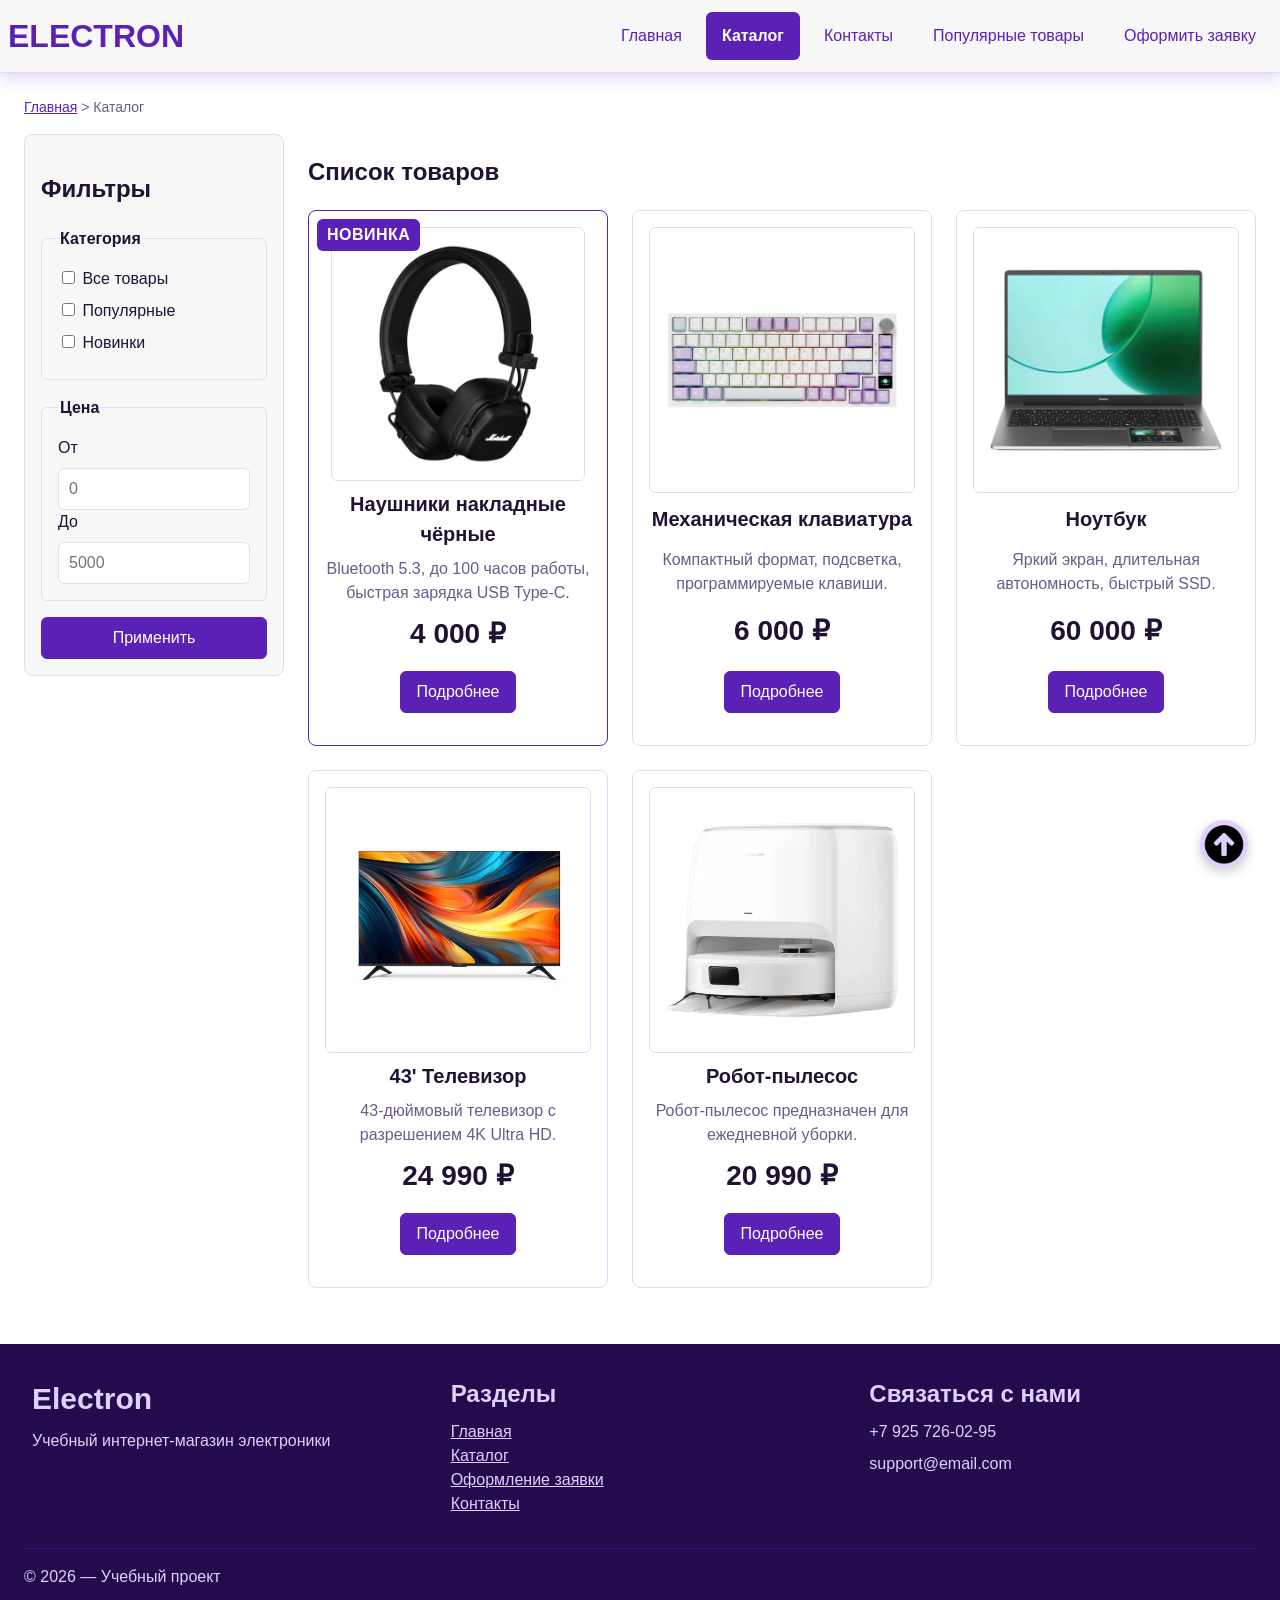
==== catalog.html @ c3d0708d "init" ====
<!doctype html>
<html lang="ru">
  <head>
    <meta charset="UTF-8" />
    <meta name="viewport" content="width=device-width, initial-scale=1.0" />
    <meta
      name="description"
      content="Каталог товаров учебного интернет-
магазина."
    />
    <meta property="og:type" content="website" />
    <meta property="og:title" content="Учебный интернет-магазин" />
    <meta
      property="og:description"
      content="Учебный frontend-проект интернет-
магазина."
    />
    <meta
      property="og:image"
      content="https://aer1s7.github.io/kr1-html-css-
shop/images/preview.jpg"
    />
    <title>Каталог товаров — Учебный интернет-магазин</title>
    <link rel="stylesheet" href="css/style.css" />
    <link rel="stylesheet" href="css/responsive.css" />
  </head>
  <body>
    <header class="site-header">
      <div class="site-header__inner">
        <a class="site-header__logo" href="index.html">Electron</a>
        <nav class="site-nav" aria-label="Основная навигация">
          <ul class="site-nav__list">
            <li class="site-nav__item">
              <a class="site-nav__link" href="index.html"> Главная </a>
            </li>
            <li class="site-nav__item">
              <a
                class="site-nav__link site-nav__link--active"
                href="catalog.html"
                >Каталог</a
              >
            </li>
            <li class="site-nav__item">
              <a class="site-nav__link" href="contacts.html">Контакты</a>
            </li>
            <li class="site-nav__item">
              <a class="site-nav__link" href="index.html#popular">
                Популярные товары
              </a>
            </li>
            <li class="site-nav__item">
              <a class="site-nav__link" href="order.html"> Оформить заявку </a>
            </li>
          </ul>
        </nav>
      </div>
    </header>
    <main>
      <nav class="breadcrumbs" aria-label="Хлебные крошки">
        <a class="breadcrumbs__link" href="index.html">Главная</a>
        <span class="breadcrumbs__current">Каталог</span>
      </nav>
      <section class="catalog-layout">
        <aside class="catalog-filters">
          <h2>Фильтры</h2>
          <form class="filters-form" action="#" method="get">
            <fieldset>
              <legend>Категория</legend>
              <label>
                <input type="checkbox" name="category" value="all" />
                Все товары
              </label>
              <label>
                <input type="checkbox" name="category" value="popular" />
                Популярные
              </label>
              <label>
                <input type="checkbox" name="category" value="new" />
                Новинки
              </label>
            </fieldset>
            <fieldset>
              <legend>Цена</legend>
              <label for="price-from">От</label>
              <input
                id="price-from"
                name="price-from"
                type="number"
                min="0"
                placeholder="0"
              />
              <label for="price-to">До</label>
              <input
                id="price-to"
                name="price-to"
                type="number"
                min="0"
                placeholder="5000"
              />
            </fieldset>
            <button class="button button--primary" type="submit">
              Применить
            </button>
          </form>
        </aside>
        <section class="catalog-products">
          <h2>Список товаров</h2>
          <div class="products-grid">
            <article class="product-card product-card--featured">
              <span class="product-card__badge">Новинка</span>
              <a href="product.html"
                ><img
                  src="images/product-1.jpg"
                  srcset="
                    images/product-1.jpg 480w,
                    images/product-1.jpg 640w,
                    images/product-1.jpg 960w
                  "
                  sizes="(max-width: 639px) 100vw,
         (max-width: 1023px) 50vw,
         33vw"
                  alt="Наушники накладные чёрные"
                  width="640"
                  height="480"
                  class="product-card__image"
                />
              </a>
              <h3 class="product-card__title">
                <a href="product.html" class="product-card__link">
                  Наушники накладные чёрные
                </a>
              </h3>
              <p class="product-card__description">
                Bluetooth 5.3, до 100 часов работы, быстрая зарядка USB Type-C.
              </p>
              <p class="product-card__price">4 000 ₽</p>
              <a href="product.html">
                <button
                  class="button product-card__button"
                  type="button"
                  data-product="Товар 1"
                >
                  Подробнее
                </button>
              </a>
            </article>
            <article class="product-card">
              <a href="product.html"
                ><img
                  class="product-card__image"
                  src="images/product-2.jpg"
                  alt="Механическая клавиатура"
              /></a>
              <h3 class="product-card__title">
                <a href="product.html" class="product-card__link"
                  >Механическая клавиатура</a
                >
              </h3>
              <p class="product-card__description">
                Компактный формат, подсветка, программируемые клавиши.
              </p>
              <p class="product-card__price">6 000 ₽</p>
              <a href="product.html">
                <button
                  class="button product-card__button"
                  type="button"
                  data-product="Товар 2"
                >
                  Подробнее
                </button>
              </a>
            </article>
            <article class="product-card">
              <a href="product.html"
                ><img
                  class="product-card__image"
                  src="images/product-3.jpg"
                  alt="Ноутбук"
              /></a>
              <h3 class="product-card__title">
                <a href="product.html" class="product-card__link">Ноутбук</a>
              </h3>
              <p class="product-card__description">
                Яркий экран, длительная автономность, быстрый SSD.
              </p>
              <p class="product-card__price">60 000 ₽</p>
              <a href="product.html">
                <button
                  class="button product-card__button"
                  type="button"
                  data-product="Товар 3"
                >
                  Подробнее
                </button>
              </a>
            </article>
            <article class="product-card">
              <a href="product.html"
                ><img
                  class="product-card__image"
                  src="images/product-4.webp"
                  alt="Телевизор"
              /></a>
              <h3 class="product-card__title">
                <a href="product.html" class="product-card__link">
                  43' Телевизор
                </a>
              </h3>
              <p class="product-card__description">
                43-дюймовый телевизор с разрешением 4K Ultra HD.
              </p>
              <p class="product-card__price">24 990 ₽</p>
              <a href="product.html">
                <button
                  class="button product-card__button"
                  type="button"
                  data-product="Товар 4"
                >
                  Подробнее
                </button>
              </a>
            </article>
            <article class="product-card">
              <a href="product.html"
                ><img
                  class="img product-card__image"
                  src="images/product-5.webp"
                  alt="Робот-пылесос"
              /></a>
              <h3 class="product-card__title">
                <a href="product.html" class="product-card__link">
                  Робот-пылесос
                </a>
              </h3>
              <p class="product-card__description">
                Робот-пылесос предназначен для ежедневной уборки.
              </p>
              <p class="product-card__price">20 990 ₽</p>
              <a href="product.html">
                <button
                  class="button product-card__button"
                  type="button"
                  data-product="Товар 5"
                >
                  Подробнее
                </button>
              </a>
            </article>
          </div>
        </section>
      </section>
    </main>
    <footer id="site-footer">
      <div class="site-footer__inner">
        <div>
          <h2 class="site-footer__logo">Electron</h2>
          <p>Учебный интернет-магазин электроники</p>
        </div>
        <div class="site-footer__sections">
          <h2>Разделы</h2>
          <a class="site-footer__link" href="index.html">Главная</a>
          <a class="site-footer__link" href="catalog.html">Каталог</a>
          <a class="site-footer__link" href="order.html">Оформление заявки</a>
          <a class="site-footer__link" href="contacts.html">Контакты</a>
        </div>
        <div>
          <h2>Связаться с нами</h2>
          <p>+7 925 726-02-95</p>
          <p>support@email.com</p>
        </div>
      </div>
      <div class="site-footer__bottom">
        <p>&copy; 2026 — Учебный проект</p>
      </div>
    </footer>
    <a href="#top" class="scroll-top" aria-label="Наверх" title="Наверх"
      ><img class="scroll-top__img" src="images/top.png" alt="Наверх"
    /></a>
  </body>
</html>
---- css/style.css ----
��/ *   = = = = = = = = = = = = = = = = = = = = = = = = = = = = = = =  
 1 .   5@5<5==K5  ?@>5:B0 
 = = = = = = = = = = = = = = = = = = = = = = = = = = = = = = =   * /  
 : r o o t   {  
     / *   A=>2=K5  F25B0  ?@>5:B0  * /  
     - - c o l o r - b g :   # f f f f f f ;  
     - - c o l o r - t e x t :   # 1 f 1 2 3 5 ;  
     - - c o l o r - m u t e d :   # 6 b 5 b 8 a ;  
     - - c o l o r - p r i m a r y :   # 5 b 2 1 b 6 ;  
     - - c o l o r - p r i m a r y - d a r k :   # 3 b 0 f 8 0 ;  
     - - c o l o r - b o r d e r :   # e 4 d a f 7 ;  
     - - c o l o r - s u r f a c e :   # f 7 f 7 f 7 ;  
     - - c o l o r - s u r f a c e - a c c e n t :   # e 0 c f f f ;  
     - - c o l o r - d a n g e r :   # b 0 0 0 2 0 ;  
     - - c o l o r - s u c c e s s :   # 3 f 5 c 1 0 ;  
     - - c o l o r - s u c c e s s - b g :   # e e f a f 0 ;  
     - - c o l o r - w h i t e :   # f f f f f f ;  
     - - c o l o r - s h a d o w :   r g b a ( 1 0 9 ,   4 0 ,   2 1 7 ,   0 . 2 ) ;  
     / *   BABC?K  * /  
     - - s p a c e - x s :   4 p x ;  
     - - s p a c e - s m :   8 p x ;  
     - - s p a c e - m d :   1 6 p x ;  
     - - s p a c e - l g :   2 4 p x ;  
     - - s p a c e - x l :   3 2 p x ;  
     - - s p a c e - 2 x l :   4 8 p x ;  
     / *   !:@C3;5=8O  * /  
     - - r a d i u s - s m :   6 p x ;  
     - - r a d i u s - m d :   8 p x ;  
     - - r a d i u s - l g :   1 2 p x ;  
     / *    07<5@K  * /  
     - - c o n t a i n e r - w i d t h :   1 3 2 0 p x ;  
 }  
  
 / *   = = = = = = = = = = = = = = = = = = = = = = = = = = = = = = =  
 2 .   07>2K5  AB8;8 
 = = = = = = = = = = = = = = = = = = = = = = = = = = = = = = =   * /  
 *   {  
     b o x - s i z i n g :   b o r d e r - b o x ;  
 }  
  
 h t m l   {  
     s c r o l l - b e h a v i o r :   s m o o t h ;  
 }  
  
 b o d y   {  
     m a r g i n :   0 ;  
     f o n t - f a m i l y :   A r i a l ,   H e l v e t i c a ,   s a n s - s e r i f ;  
     l i n e - h e i g h t :   1 . 5 ;  
     c o l o r :   v a r ( - - c o l o r - t e x t ) ;  
     b a c k g r o u n d - c o l o r :   v a r ( - - c o l o r - b g ) ;  
 }  
  
 m a i n ,  
 f o o t e r   {  
     p a d d i n g :   v a r ( - - s p a c e - l g ) ;  
 }  
  
 h e a d e r   {  
     b a c k g r o u n d - c o l o r :   v a r ( - - c o l o r - s u r f a c e ) ;  
 }  
  
 f o o t e r   {  
     b a c k g r o u n d - c o l o r :   # 2 3 0 c 4 d ;  
     c o l o r :   # e d e 9 f e ;  
 }  
  
 / *   = = = = = = = = = = = = = = = = = = = = = = = = = = = = = = =  
 3 .   1I85  M;5<5=BK  8=B5@D59A0 
 = = = = = = = = = = = = = = = = = = = = = = = = = = = = = = =   * /  
  
 a   {  
     c o l o r :   v a r ( - - c o l o r - p r i m a r y ) ;  
 }  
  
 a : f o c u s - v i s i b l e   {  
     o u t l i n e :   2 p x   s o l i d   v a r ( - - c o l o r - p r i m a r y ) ;  
     o u t l i n e - o f f s e t :   3 p x ;  
 }  
  
 b u t t o n   {  
     d i s p l a y :   i n l i n e - b l o c k ;  
     p a d d i n g :   v a r ( - - s p a c e - s m )   v a r ( - - s p a c e - m d ) ;  
     b o r d e r :   1 p x   s o l i d   v a r ( - - c o l o r - p r i m a r y ) ;  
     b o r d e r - r a d i u s :   v a r ( - - r a d i u s - s m ) ;  
     / *   f o n t - s i z e :   1 6 p x ;   * /  
     f o n t :   i n h e r i t ;  
     t e x t - d e c o r a t i o n :   n o n e ;  
     c u r s o r :   p o i n t e r ;  
 }  
 . b u t t o n - - p r i m a r y   {  
     c o l o r :   v a r ( - - c o l o r - w h i t e ) ;  
     b a c k g r o u n d - c o l o r :   v a r ( - - c o l o r - p r i m a r y ) ;  
     t r a n s i t i o n :  
         b a c k g r o u n d - c o l o r   0 . 3 s   e a s e ,  
         t r a n s f o r m   0 . 3 s   e a s e ;  
 }  
 . b u t t o n - - p r i m a r y : h o v e r   {  
     b a c k g r o u n d - c o l o r :   v a r ( - - c o l o r - p r i m a r y - d a r k ) ;  
 }  
  
 . b u t t o n - - s e c o n d a r y   {  
     c o l o r :   v a r ( - - c o l o r - p r i m a r y ) ;  
     b a c k g r o u n d - c o l o r :   t r a n s p a r e n t ;  
     b o r d e r :   1 p x   s o l i d   v a r ( - - c o l o r - p r i m a r y ) ;  
     t r a n s i t i o n :  
         b a c k g r o u n d - c o l o r   0 . 3 s   e a s e ,  
         t r a n s f o r m   0 . 3 s   e a s e ;  
 }  
 . b u t t o n - - s e c o n d a r y : h o v e r   {  
     c o l o r :   v a r ( - - c o l o r - w h i t e ) ;  
     b a c k g r o u n d - c o l o r :   v a r ( - - c o l o r - p r i m a r y ) ;  
 }  
 . b u t t o n : f o c u s - v i s i b l e   {  
     o u t l i n e :   2 p x   s o l i d   v a r ( - - c o l o r - p r i m a r y ) ;  
     o u t l i n e - o f f s e t :   3 p x ;  
 }  
 . b u t t o n : d i s a b l e d ,  
 . b u t t o n - - d i s a b l e d   {  
     o p a c i t y :   0 . 6 ;  
     c u r s o r :   n o t - a l l o w e d ;  
 }  
  
 : t a r g e t   {  
     o u t l i n e :   2 p x   d a s h e d   v a r ( - - c o l o r - p r i m a r y ) ;  
     o u t l i n e - o f f s e t :   4 p x ;  
 }  
 / *   = = = = = = = = = = = = = = = = = = = = = = = = = = = = = = =  
 4 .   ><?>=5=BK  AB@0=8FK 
 = = = = = = = = = = = = = = = = = = = = = = = = = = = = = = =   * /  
 . h e r o   {  
     d i s p l a y :   g r i d ;  
     a l i g n - i t e m s :   c e n t e r ;  
     g a p :   v a r ( - - s p a c e - l g ,   2 4 p x ) ;  
     m a r g i n :   v a r ( - - s p a c e - m d )   a u t o   v a r ( - - s p a c e - x l ) ;  
     m a x - w i d t h :   v a r ( - - c o n t a i n e r - w i d t h ) ;  
     p a d d i n g :   v a r ( - - s p a c e - l g )   v a r ( - - s p a c e - m d ) ;  
     b a c k g r o u n d - c o l o r :   v a r ( - - c o l o r - s u r f a c e - a c c e n t ) ;  
     b o r d e r - r a d i u s :   v a r ( - - r a d i u s - l g ) ;  
     b o x - s h a d o w :   0   8 p x   2 4 p x   v a r ( - - c o l o r - s h a d o w ) ;  
 }  
  
 . h e r o _ _ t i t l e   {  
     m a r g i n :   0 ;  
     f o n t - s i z e :   4 8 p x ;  
     l i n e - h e i g h t :   1 . 1 5 ;  
     c o l o r :   r g b a ( 0 ,   0 ,   0 ) ;  
 }  
  
 . h e r o _ _ s u b t i t l e   {  
     m a r g i n :   0 ;  
     f o n t - s i z e :   1 8 p x ;  
     c o l o r :   r g b a ( 0 ,   0 ,   0 ) ;  
 }  
  
 . h e r o _ _ a c t i o n s   {  
     d i s p l a y :   f l e x ;  
     f l e x - w r a p :   w r a p ;  
     g a p :   v a r ( - - s p a c e - m d ) ;  
     m a r g i n - b o t t o m :   0 ;  
 }  
  
 . h e r o _ _ f e a t u r e s   {  
     d i s p l a y :   f l e x ;  
     f l e x - d i r e c t i o n :   c o l u m n ;  
     f l e x - w r a p :   w r a p ;  
     g a p :   v a r ( - - s p a c e - s m ) ;  
     p a d d i n g :   0 ;  
     m a r g i n :   0 ;  
     l i s t - s t y l e :   n o n e ;  
 }  
  
 . h e r o _ _ f e a t u r e   {  
     p o s i t i o n :   r e l a t i v e ;  
     p a d d i n g - l e f t :   2 4 p x ;  
     f o n t - s i z e :   1 6 p x ;  
     c o l o r :   v a r ( - - c o l o r - t e x t ) ;  
 }  
  
 . h e r o _ _ f e a t u r e : : b e f o r e   {  
     c o n t e n t :   " '" ;  
     p o s i t i o n :   a b s o l u t e ;  
     l e f t :   0 ;  
     t o p :   0 ;  
     f o n t - w e i g h t :   7 0 0 ;  
     c o l o r :   v a r ( - - c o l o r - p r i m a r y ) ;  
 }  
  
 . h e r o _ _ m e d i a   {  
     d i s p l a y :   f l e x ;  
     j u s t i f y - c o n t e n t :   c e n t e r ;  
 }  
  
 . h e r o _ _ i m a g e   {  
     d i s p l a y :   b l o c k ;  
     w i d t h :   1 0 0 % ;  
     h e i g h t :   a u t o ;  
     b o r d e r - r a d i u s :   v a r ( - - r a d i u s - l g ) ;  
     o b j e c t - f i t :   c o n t a i n ;  
 }  
  
 . a d v a n t a g e s - l i s t   {  
     d i s p l a y :   g r i d ;  
     g r i d - t e m p l a t e - c o l u m n s :   r e p e a t ( 1 ,   1 f r ) ;  
     g a p :   v a r ( - - s p a c e - l g ) ;  
     p a d d i n g :   0 ;  
     m a r g i n :   0 ;  
     l i s t - s t y l e :   n o n e ;  
 }  
  
 . a d v a n t a g e s - l i s t _ _ i t e m   {  
     p a d d i n g :   v a r ( - - s p a c e - l g ) ;  
     b o r d e r :   1 p x   s o l i d   v a r ( - - c o l o r - b o r d e r ) ;  
     b o r d e r - r a d i u s :   v a r ( - - r a d i u s - m d ) ;  
     b a c k g r o u n d - c o l o r :   v a r ( - - c o l o r - b g ) ;  
     t r a n s i t i o n :  
         b o r d e r - c o l o r   0 . 3 s   e a s e ,  
         t r a n s f o r m   0 . 3 s   e a s e ;  
 }  
  
 . a d v a n t a g e s - l i s t _ _ i t e m : h o v e r   {  
     b o r d e r - c o l o r :   v a r ( - - c o l o r - p r i m a r y ) ;  
     t r a n s f o r m :   t r a n s l a t e Y ( - 2 p x ) ;  
 }  
  
 . a d v a n t a g e s - l i s t _ _ i c o n   {  
     d i s p l a y :   i n l i n e - f l e x ;  
     a l i g n - i t e m s :   c e n t e r ;  
     j u s t i f y - c o n t e n t :   c e n t e r ;  
     w i d t h :   4 4 p x ;  
     h e i g h t :   4 4 p x ;  
     m a r g i n - b o t t o m :   v a r ( - - s p a c e - m d ) ;  
     f o n t - s i z e :   2 2 p x ;  
     b a c k g r o u n d - c o l o r :   v a r ( - - c o l o r - s u r f a c e - a c c e n t ) ;  
     b o r d e r - r a d i u s :   5 0 % ;  
 }  
  
 . a d v a n t a g e s - l i s t _ _ t i t l e   {  
     m a r g i n :   0   0   v a r ( - - s p a c e - s m ) ;  
     f o n t - s i z e :   1 8 p x ;  
     c o l o r :   v a r ( - - c o l o r - t e x t ) ;  
 }  
  
 . a d v a n t a g e s - l i s t _ _ t e x t   {  
     m a r g i n :   0 ;  
     f o n t - s i z e :   1 5 p x ;  
     c o l o r :   v a r ( - - c o l o r - m u t e d ) ;  
 }  
  
 . a b o u t - s h o p   {  
     d i s p l a y :   g r i d ;  
     g r i d - t e m p l a t e - c o l u m n s :   1 . 4 f r   1 f r ;  
     g a p :   v a r ( - - s p a c e - x l ) ;  
     a l i g n - i t e m s :   s t a r t ;  
     m a x - w i d t h :   v a r ( - - c o n t a i n e r - w i d t h ) ;  
     m a r g i n :   0   a u t o   v a r ( - - s p a c e - x l ) ;  
     p a d d i n g :   v a r ( - - s p a c e - x l )   v a r ( - - s p a c e - l g ) ;  
     b o r d e r - r a d i u s :   v a r ( - - r a d i u s - l g ) ;  
     b a c k g r o u n d - c o l o r :   v a r ( - - c o l o r - s u r f a c e ) ;  
     b o r d e r - l e f t :   4 p x   s o l i d   v a r ( - - c o l o r - p r i m a r y ) ;  
 }  
  
 . a b o u t - s h o p _ _ t i t l e   {  
     m a r g i n :   0   0   v a r ( - - s p a c e - m d ) ;  
 }  
  
 . a b o u t - s h o p _ _ t e x t   {  
     m a r g i n :   0   0   v a r ( - - s p a c e - m d ) ;  
     c o l o r :   v a r ( - - c o l o r - m u t e d ) ;  
 }  
  
 . a b o u t - s h o p _ _ f a c t s   {  
     d i s p l a y :   g r i d ;  
     g r i d - t e m p l a t e - c o l u m n s :   r e p e a t ( 1 ,   1 f r ) ;  
     g a p :   v a r ( - - s p a c e - m d ) ;  
     m a r g i n :   0 ;  
 }  
  
 . a b o u t - s h o p _ _ f a c t   {  
     p a d d i n g :   v a r ( - - s p a c e - m d ) ;  
     b a c k g r o u n d - c o l o r :   v a r ( - - c o l o r - b g ) ;  
     b o r d e r :   1 p x   s o l i d   v a r ( - - c o l o r - b o r d e r ) ;  
     b o r d e r - r a d i u s :   v a r ( - - r a d i u s - m d ) ;  
 }  
  
 . a b o u t - s h o p _ _ f a c t - l a b e l   {  
     m a r g i n :   0   0   v a r ( - - s p a c e - x s ) ;  
     f o n t - s i z e :   1 3 p x ;  
     c o l o r :   v a r ( - - c o l o r - m u t e d ) ;  
 }  
  
 . a b o u t - s h o p _ _ f a c t - v a l u e   {  
     m a r g i n :   0 ;  
     f o n t - s i z e :   2 2 p x ;  
     f o n t - w e i g h t :   7 0 0 ;  
     c o l o r :   v a r ( - - c o l o r - p r i m a r y ) ;  
 }  
  
 . s e c t i o n   {  
     m a x - w i d t h :   v a r ( - - c o n t a i n e r - w i d t h ) ;  
     m a r g i n :   0   a u t o   v a r ( - - s p a c e - x l ) ;  
 }  
 . s e c t i o n   h 2   {  
     m a r g i n - t o p :   0 ;  
 }  
  
 . p r o d u c t s - g r i d   {  
     d i s p l a y :   g r i d ;  
     g r i d - t e m p l a t e - c o l u m n s :   r e p e a t ( 1 ,   1 f r ) ;  
     g a p :   v a r ( - - s p a c e - l g ) ;  
 }  
  
 . p r o d u c t s - g r i d - - p o p u l a r   {  
     d i s p l a y :   g r i d ;  
     g r i d - t e m p l a t e - c o l u m n s :   r e p e a t ( 1 ,   1 f r ) ;  
     g a p :   v a r ( - - s p a c e - l g ) ;  
 }  
  
 . p r o d u c t - c a r d   {  
     p o s i t i o n :   r e l a t i v e ;  
     o v e r f l o w :   h i d d e n ;  
     d i s p l a y :   f l e x ;  
     f l e x - d i r e c t i o n :   c o l u m n ;  
     a l i g n - i t e m s :   c e n t e r ;  
     g a p :   v a r ( - - s p a c e - s m ) ;  
     p a d d i n g :   v a r ( - - s p a c e - m d ) ;  
     b o r d e r :   1 p x   s o l i d   v a r ( - - c o l o r - b o r d e r ) ;  
     b o r d e r - r a d i u s :   v a r ( - - r a d i u s - m d ) ;  
     b a c k g r o u n d - c o l o r :   v a r ( - - c o l o r - b g ) ;  
     t r a n s i t i o n :   t r a n s f o r m   0 . 3 s   e a s e ;  
 }  
 . p r o d u c t - c a r d : h o v e r   {  
     b o r d e r - c o l o r :   v a r ( - - c o l o r - p r i m a r y ) ;  
     t r a n s f o r m :   s c a l e ( 1 . 0 5 ) ;  
 }  
 . p r o d u c t - c a r d - - f e a t u r e d   {  
     b o r d e r - c o l o r :   v a r ( - - c o l o r - p r i m a r y ) ;  
 }  
 . p r o d u c t - c a r d - - d i s c o u n t   {  
     b o r d e r - c o l o r :   v a r ( - - c o l o r - d a n g e r ) ;  
 }  
  
 . p r o d u c t - c a r d _ _ b a d g e   {  
     p o s i t i o n :   a b s o l u t e ;  
     t o p :   v a r ( - - s p a c e - s m ) ;  
     l e f t :   v a r ( - - s p a c e - s m ) ;  
     z - i n d e x :   1 ;  
     d i s p l a y :   i n l i n e - b l o c k ;  
     p a d d i n g :   4 p x   1 0 p x ;  
     f o n t - s i z e :   1 6 p x ;  
     f o n t - w e i g h t :   7 0 0 ;  
     c o l o r :   v a r ( - - c o l o r - w h i t e ) ;  
     t e x t - t r a n s f o r m :   u p p e r c a s e ;  
     l e t t e r - s p a c i n g :   0 . 0 3 e m ;  
     b a c k g r o u n d - c o l o r :   v a r ( - - c o l o r - p r i m a r y ) ;  
     b o r d e r - r a d i u s :   v a r ( - - r a d i u s - s m ) ;  
 }  
  
 . p r o d u c t - c a r d _ _ i m a g e   {  
     d i s p l a y :   b l o c k ;  
     w i d t h :   1 0 0 % ;  
     a s p e c t - r a t i o :   1   /   1 ;  
     o b j e c t - f i t :   c o n t a i n ;  
     p a d d i n g :   v a r ( - - s p a c e - m d ) ;  
     b o r d e r :   1 p x   s o l i d   v a r ( - - c o l o r - b o r d e r ) ;  
     b o r d e r - r a d i u s :   v a r ( - - r a d i u s - s m ) ;  
 }  
 . p r o d u c t - c a r d _ _ i m a g e : h o v e r   {  
     b o r d e r :   1 p x   s o l i d   v a r ( - - c o l o r - p r i m a r y ) ;  
 }  
 . p r o d u c t - c a r d _ _ t i t l e   {  
     m a r g i n :   a u t o ;  
     c o l o r :   v a r ( - - c o l o r - t e x t ) ;  
     t e x t - a l i g n :   c e n t e r ;  
 }  
 . p r o d u c t - c a r d _ _ d e s c r i p t i o n   {  
     m a r g i n :   a u t o ;  
     c o l o r :   v a r ( - - c o l o r - m u t e d ) ;  
     t e x t - a l i g n :   c e n t e r ;  
 }  
  
 . p r o d u c t - c a r d _ _ p r i c e   {  
     m a r g i n :   a u t o ;  
     f o n t - s i z e :   2 8 p x ;  
     f o n t - w e i g h t :   b o l d ;  
 }  
 . p r o d u c t - c a r d - - d i s c o u n t   . p r o d u c t - c a r d _ _ p r i c e   {  
     c o l o r :   v a r ( - - c o l o r - d a n g e r ) ;  
 }  
 . p r o d u c t - c a r d _ _ b u t t o n   {  
     m a r g i n :   v a r ( - - s p a c e - s m )   a u t o   v a r ( - - s p a c e - m d ) ;  
     c o l o r :   v a r ( - - c o l o r - w h i t e ) ;  
     b a c k g r o u n d - c o l o r :   v a r ( - - c o l o r - p r i m a r y ) ;  
     w i d t h :   1 0 0 % ;  
     m a x - w i d t h :   1 5 0 p x ;  
     t r a n s i t i o n :   m a x - w i d t h   0 . 5 s   e a s e ;  
 }  
  
 . p r o d u c t - c a r d _ _ b u t t o n : h o v e r   {  
     b a c k g r o u n d - c o l o r :   v a r ( - - c o l o r - p r i m a r y - d a r k ) ;  
     m a x - w i d t h :   1 0 0 % ;  
 }  
  
 . p r o d u c t - c a r d _ _ b u t t o n - - o r d e r   {  
     w i d t h :   1 0 0 % ;  
 }  
  
 . c a t a l o g - l a y o u t   {  
     m a x - w i d t h :   v a r ( - - c o n t a i n e r - w i d t h ) ;  
     m a r g i n :   0   a u t o   v a r ( - - s p a c e - x l ) ;  
     d i s p l a y :   g r i d ;  
     g a p :   v a r ( - - s p a c e - l g ) ;  
 }  
 . c a t a l o g - f i l t e r s   {  
     p a d d i n g :   v a r ( - - s p a c e - m d ) ;  
     b o r d e r :   1 p x   s o l i d   v a r ( - - c o l o r - b o r d e r ) ;  
     b o r d e r - r a d i u s :   v a r ( - - r a d i u s - m d ) ;  
     b a c k g r o u n d - c o l o r :   v a r ( - - c o l o r - s u r f a c e ) ;  
     o r d e r :   - 1 ;  
 }  
  
 . f i l t e r s - f o r m   {  
     d i s p l a y :   g r i d ;  
     g a p :   v a r ( - - s p a c e - m d ) ;  
 }  
 . f i l t e r s - f o r m   f i e l d s e t   {  
     m a r g i n :   0 ;  
     p a d d i n g :   v a r ( - - s p a c e - m d ) ;  
     b o r d e r :   1 p x   s o l i d   v a r ( - - c o l o r - b o r d e r ) ;  
     b o r d e r - r a d i u s :   v a r ( - - r a d i u s - s m ) ;  
 }  
 . f i l t e r s - f o r m   l e g e n d   {  
     f o n t - w e i g h t :   7 0 0 ;  
 }  
 . f i l t e r s - f o r m   l a b e l   {  
     d i s p l a y :   b l o c k ;  
     m a r g i n - b o t t o m :   v a r ( - - s p a c e - s m ) ;  
 }  
 . f i l t e r s - f o r m   i n p u t [ t y p e = " n u m b e r " ]   {  
     w i d t h :   1 0 0 % ;  
     p a d d i n g :   8 p x   1 0 p x ;  
     b o r d e r :   1 p x   s o l i d   v a r ( - - c o l o r - b o r d e r ) ;  
     b o r d e r - r a d i u s :   v a r ( - - r a d i u s - s m ) ;  
     f o n t :   i n h e r i t ;  
 }  
  
 . a s i d e - i n f o   {  
     m a x - w i d t h :   v a r ( - - c o n t a i n e r - w i d t h ) ;  
     m a r g i n :   0   a u t o   v a r ( - - s p a c e - x l ) ;  
     p a d d i n g :   v a r ( - - s p a c e - m d ) ;  
     b o r d e r - l e f t :   4 p x   s o l i d   v a r ( - - c o l o r - p r i m a r y ) ;  
     b a c k g r o u n d - c o l o r :   v a r ( - - c o l o r - s u r f a c e ) ;  
 }  
  
 . s i t e - h e a d e r   {  
     p o s i t i o n :   s t a t i c ;  
     p a d d i n g :   4 p x   0 ;  
     t o p :   0 ;  
     z - i n d e x :   5 0 ;  
     b o r d e r - b o t t o m :   1 p x   s o l i d   v a r ( - - c o l o r - b o r d e r ) ;  
     b o x - s h a d o w :   0   5 p x   1 6 p x   r g b a ( 1 0 9 ,   4 0 ,   2 1 7 ,   0 . 2 ) ;  
 }  
 . s i t e - h e a d e r _ _ i n n e r   {  
     d i s p l a y :   f l e x ;  
     f l e x - d i r e c t i o n :   c o l u m n ;  
     a l i g n - i t e m s :   c e n t e r ;  
     j u s t i f y - c o n t e n t :   s p a c e - b e t w e e n ;  
     m a x - w i d t h :   v a r ( - - c o n t a i n e r - w i d t h ) ;  
     m a r g i n :   0   a u t o ;  
     p a d d i n g :   v a r ( - - s p a c e - s m ) ;  
 }  
  
 . s i t e - n a v   {  
     m a r g i n :   0 ;  
 }  
  
 . s i t e - h e a d e r _ _ l o g o   {  
     f o n t - w e i g h t :   b o l d ;  
     f o n t - s i z e :   3 2 p x ;  
     m a r g i n - r i g h t :   1 6 p x ;  
     c o l o r :   v a r ( - - c o l o r - p r i m a r y ) ;  
     t e x t - d e c o r a t i o n :   n o n e ;  
     l e t t e r - s p a c i n g :   0 c a p ;  
     t e x t - t r a n s f o r m :   u p p e r c a s e ;  
     t r a n s i t i o n :   c o l o r   0 . 4 s   e a s e ;  
 }  
  
 . s i t e - h e a d e r _ _ l o g o : h o v e r   {  
     c o l o r :   v a r ( - - c o l o r - p r i m a r y - d a r k ) ;  
 }  
  
 . s i t e - h e a d e r _ _ c o n t a c t s   {  
     c o l o r :   v a r ( - - c o l o r - p r i m a r y ) ;  
     f o n t - w e i g h t :   6 0 0 ;  
 }  
  
 . s i t e - n a v _ _ l i s t   {  
     d i s p l a y :   f l e x ;  
     f l e x - w r a p :   w r a p ;  
     j u s t i f y - c o n t e n t :   c e n t e r ;  
     a l i g n - i t e m s :   c e n t e r ;  
     a l i g n - s e l f :   c e n t e r ;  
     g a p :   v a r ( - - s p a c e - m d ) ;  
     p a d d i n g :   0 ;  
     m a r g i n :   0 ;  
     l i s t - s t y l e :   n o n e ;  
 }  
 . s i t e - n a v _ _ l i n k   {  
     d i s p l a y :   i n l i n e - b l o c k ;  
     p a d d i n g :   v a r ( - - s p a c e - s m )   v a r ( - - s p a c e - m d ) ;  
     c o l o r :   v a r ( - - c o l o r - p r i m a r y ) ;  
     t e x t - d e c o r a t i o n :   n o n e ;  
     b o r d e r - r a d i u s :   v a r ( - - r a d i u s - s m ) ;  
     t r a n s i t i o n :  
         b a c k g r o u n d - c o l o r   0 . 4 s   e a s e ,  
         t r a n s f o r m   0 . 4 s   e a s e ;  
 }  
 . s i t e - n a v _ _ l i n k : h o v e r   {  
     c o l o r :   v a r ( - - c o l o r - w h i t e ) ;  
     b a c k g r o u n d - c o l o r :   v a r ( - - c o l o r - p r i m a r y ) ;  
 }  
  
 . s i t e - n a v _ _ l i n k : f o c u s - v i s i b l e   {  
     o u t l i n e :   2 p x   s o l i d   v a r ( - - c o l o r - p r i m a r y ) ;  
     o u t l i n e - o f f s e t :   3 p x ;  
 }  
 . s i t e - n a v _ _ l i n k - - a c t i v e   {  
     c o l o r :   v a r ( - - c o l o r - w h i t e ) ;  
     b a c k g r o u n d - c o l o r :   v a r ( - - c o l o r - p r i m a r y ) ;  
     f o n t - w e i g h t :   6 0 0 ;  
 }  
  
 . b r e a d c r u m b s   {  
     m a x - w i d t h :   v a r ( - - c o n t a i n e r - w i d t h ) ;  
     m a r g i n :   0   a u t o   v a r ( - - s p a c e - m d ) ;  
     f o n t - s i z e :   1 4 p x ;  
     c o l o r :   v a r ( - - c o l o r - m u t e d ) ;  
 }  
 . b r e a d c r u m b s _ _ l i n k   {  
     c o l o r :   v a r ( - - c o l o r - p r i m a r y ) ;  
 }  
  
 . b r e a d c r u m b s _ _ c u r r e n t : : b e f o r e   {  
     c o n t e n t :   "   >   " ;  
     c o l o r :   v a r ( - - c o l o r - m u t e d ) ;  
 }  
  
 . p r o d u c t - d e t a i l   {  
     d i s p l a y :   g r i d ;  
     g r i d - t e m p l a t e - c o l u m n s :   r e p e a t ( 1 ,   1 f r ) ;  
     g a p :   v a r ( - - s p a c e - x l ) ;  
     a l i g n - i t e m s :   s t a r t ;  
 }  
  
 . p r o d u c t - d e t a i l _ _ i n f o   {  
     d i s p l a y :   f l e x ;  
     f l e x - d i r e c t i o n :   c o l u m n ;  
 }  
  
 . p r o d u c t - d e t a i l _ _ i m a g e   {  
     d i s p l a y :   b l o c k ;  
     m a x - w i d t h :   1 0 0 % ;  
     h e i g h t :   a u t o ;  
     b o r d e r :   1 p x   s o l i d   v a r ( - - c o l o r - b o r d e r ) ;  
     b o r d e r - r a d i u s :   v a r ( - - r a d i u s - m d ) ;  
     b a c k g r o u n d - c o l o r :   v a r ( - - c o l o r - s u r f a c e ) ;  
 }  
  
 . p r o d u c t - d e t a i l _ _ t i t l e   {  
     m a r g i n :   0   0   v a r ( - - s p a c e - s m ) ;  
     f o n t - s i z e :   3 8 p x ;  
     c o l o r :   v a r ( - - c o l o r - t e x t ) ;  
 }  
  
 . p r o d u c t - d e t a i l _ _ p r i c e   {  
     m a r g i n :   0   0   v a r ( - - s p a c e - s m ) ;  
     f o n t - s i z e :   3 8 p x ;  
     f o n t - w e i g h t :   b o l d ;  
 }  
  
 . p r o d u c t - d e t a i l _ _ s t o c k   {  
     m a r g i n :   0 ;  
     f o n t - s i z e :   2 0 p x ;  
     f o n t - w e i g h t :   7 0 0 ;  
     c o l o r :   v a r ( - - c o l o r - s u c c e s s ) ;  
 }  
  
 . p r o d u c t - d e t a i l _ _ d e s c r i p t i o n   {  
     c o l o r :   v a r ( - - c o l o r - m u t e d ) ;  
     t e x t - o v e r f l o w :   e l l i p s i s ;  
 }  
  
 . p r o d u c t - d e t a i l _ _ b u t t o n   {  
     m a r g i n - t o p :   v a r ( - - s p a c e - m d ) ;  
 }  
  
 . a b o u t - p r o d u c t _ _ d e s c r i p t i o n   {  
     c o l o r :   v a r ( - - c o l o r - m u t e d ) ;  
 }  
  
 . s p e c s - t a b l e   {  
     w i d t h :   1 0 0 % ;  
     m a x - w i d t h :   v a r ( - - c o n t a i n e r - w i d t h ) ;  
     b o r d e r - c o l l a p s e :   c o l l a p s e ;  
     b o r d e r :   1 p x   s o l i d   v a r ( - - c o l o r - b o r d e r ) ;  
     b o r d e r - r a d i u s :   v a r ( - - r a d i u s - m d ) ;  
     o v e r f l o w :   h i d d e n ;  
 }  
  
 . s p e c s - t a b l e _ _ r o w : n t h - c h i l d ( o d d )   {  
     b a c k g r o u n d - c o l o r :   v a r ( - - c o l o r - s u r f a c e ) ;  
 }  
  
 . s p e c s - t a b l e _ _ h e a d ,  
 . s p e c s - t a b l e _ _ c e l l   {  
     p a d d i n g :   v a r ( - - s p a c e - s m )   v a r ( - - s p a c e - m d ) ;  
     t e x t - a l i g n :   l e f t ;  
     b o r d e r - b o t t o m :   1 p x   s o l i d   v a r ( - - c o l o r - b o r d e r ) ;  
 }  
  
 . s p e c s - t a b l e _ _ h e a d   {  
     w i d t h :   2 2 0 p x ;  
     f o n t - w e i g h t :   7 0 0 ;  
     c o l o r :   v a r ( - - c o l o r - t e x t ) ;  
 }  
  
 . s p e c s - t a b l e _ _ c e l l   {  
     c o l o r :   v a r ( - - c o l o r - m u t e d ) ;  
 }  
  
 . s p e c s - t a b l e _ _ r o w : l a s t - c h i l d   . s p e c s - t a b l e _ _ h e a d ,  
 . s p e c s - t a b l e _ _ r o w : l a s t - c h i l d   . s p e c s - t a b l e _ _ c e l l   {  
     b o r d e r - b o t t o m :   n o n e ;  
 }  
  
 . p r o d u c t - c a r d _ _ l i n k   {  
     c o l o r :   v a r ( - - c o l o r - t e x t ) ;  
     f o n t - s i z e :   2 0 p x ;  
     t e x t - d e c o r a t i o n :   n o n e ;  
 }  
  
 . p r o d u c t - c a r d _ _ l i n k : h o v e r   {  
     c o l o r :   v a r ( - - c o l o r - p r i m a r y ) ;  
 }  
  
 . v i s u a l l y - h i d d e n   {  
     p o s i t i o n :   a b s o l u t e ;  
     w i d t h :   1 p x ;  
     h e i g h t :   1 p x ;  
     m a r g i n :   - 1 p x ;  
     p a d d i n g :   0 ;  
     b o r d e r :   0 ;  
     o v e r f l o w :   h i d d e n ;  
     c l i p :   r e c t ( 0   0   0   0 ) ;  
     w h i t e - s p a c e :   n o w r a p ;  
 }  
  
 . c o n t a c t s - i n t r o   {  
     m a x - w i d t h :   v a r ( - - c o n t a i n e r - w i d t h ) ;  
 }  
  
 . c o n t a c t s - i n t r o _ _ t e x t   {  
     m a x - w i d t h :   6 4 0 p x ;  
     m a r g i n :   v a r ( - - s p a c e - m d )   0   0 ;  
     c o l o r :   v a r ( - - c o l o r - m u t e d ) ;  
     f o n t - s i z e :   1 8 p x ;  
 }  
  
 . c o n t a c t s - g r i d   {  
     d i s p l a y :   g r i d ;  
     g r i d - t e m p l a t e - c o l u m n s :   r e p e a t ( 1 ,   1 f r ) ;  
     g a p :   v a r ( - - s p a c e - l g ) ;  
 }  
  
 . c o n t a c t - c a r d   {  
     p a d d i n g :   v a r ( - - s p a c e - l g ) ;  
     b o r d e r :   1 p x   s o l i d   v a r ( - - c o l o r - b o r d e r ) ;  
     b o r d e r - r a d i u s :   v a r ( - - r a d i u s - m d ) ;  
     b a c k g r o u n d - c o l o r :   v a r ( - - c o l o r - b g ) ;  
     t r a n s i t i o n :  
         b o r d e r - c o l o r   0 . 3 s   e a s e ,  
         t r a n s f o r m   0 . 3 s   e a s e ,  
         b o x - s h a d o w   0 . 3 s   e a s e ;  
 }  
  
 . c o n t a c t - c a r d : h o v e r   {  
     b o r d e r - c o l o r :   v a r ( - - c o l o r - p r i m a r y ) ;  
     t r a n s f o r m :   t r a n s l a t e Y ( - 2 p x ) ;  
     b o x - s h a d o w :   0   8 p x   2 0 p x   v a r ( - - c o l o r - s h a d o w ) ;  
 }  
  
 . c o n t a c t - c a r d _ _ i c o n   {  
     d i s p l a y :   i n l i n e - f l e x ;  
     a l i g n - i t e m s :   c e n t e r ;  
     j u s t i f y - c o n t e n t :   c e n t e r ;  
     w i d t h :   4 4 p x ;  
     h e i g h t :   4 4 p x ;  
     m a r g i n - b o t t o m :   v a r ( - - s p a c e - m d ) ;  
     f o n t - s i z e :   2 2 p x ;  
     b a c k g r o u n d - c o l o r :   v a r ( - - c o l o r - s u r f a c e - a c c e n t ) ;  
     b o r d e r - r a d i u s :   5 0 % ;  
 }  
  
 . c o n t a c t - c a r d _ _ t i t l e   {  
     m a r g i n :   0   0   v a r ( - - s p a c e - s m ) ;  
     f o n t - s i z e :   1 8 p x ;  
 }  
  
 . c o n t a c t - c a r d _ _ t e x t   {  
     m a r g i n :   0 ;  
     f o n t - s i z e :   1 6 p x ;  
     c o l o r :   v a r ( - - c o l o r - t e x t ) ;  
 }  
  
 . c o n t a c t - c a r d _ _ l i n k   {  
     c o l o r :   v a r ( - - c o l o r - p r i m a r y ) ;  
     t e x t - d e c o r a t i o n :   n o n e ;  
 }  
  
 . c o n t a c t - c a r d _ _ l i n k : h o v e r   {  
     t e x t - d e c o r a t i o n :   u n d e r l i n e ;  
 }  
  
 . c o n t a c t - c a r d _ _ n o t e   {  
     m a r g i n :   v a r ( - - s p a c e - s m )   0   0 ;  
     f o n t - s i z e :   1 4 p x ;  
     c o l o r :   v a r ( - - c o l o r - m u t e d ) ;  
 }  
  
 . c o n t a c t - f o r m - s e c t i o n   {  
     d i s p l a y :   g r i d ;  
     g r i d - t e m p l a t e - c o l u m n s :   1 f r   1 . 2 f r ;  
     g a p :   v a r ( - - s p a c e - x l ) ;  
     a l i g n - i t e m s :   s t a r t ;  
     p a d d i n g :   v a r ( - - s p a c e - x l )   v a r ( - - s p a c e - l g ) ;  
     b o r d e r - r a d i u s :   v a r ( - - r a d i u s - l g ) ;  
     b a c k g r o u n d - c o l o r :   v a r ( - - c o l o r - s u r f a c e ) ;  
     b o r d e r - l e f t :   4 p x   s o l i d   v a r ( - - c o l o r - p r i m a r y ) ;  
 }  
  
 . c o n t a c t - f o r m - s e c t i o n _ _ t e x t   h 2   {  
     m a r g i n - t o p :   0 ;  
 }  
  
 . c o n t a c t - f o r m - s e c t i o n _ _ t e x t   p   {  
     c o l o r :   v a r ( - - c o l o r - m u t e d ) ;  
 }  
  
 . c o n t a c t - f o r m - s e c t i o n _ _ l i s t   {  
     p a d d i n g - l e f t :   2 0 p x ;  
     m a r g i n :   v a r ( - - s p a c e - m d )   0   0 ;  
     c o l o r :   v a r ( - - c o l o r - t e x t ) ;  
 }  
  
 . c o n t a c t - f o r m - s e c t i o n _ _ l i s t   l i   {  
     m a r g i n - b o t t o m :   v a r ( - - s p a c e - s m ) ;  
     p o s i t i o n :   r e l a t i v e ;  
 }  
  
 . c o n t a c t - f o r m - s e c t i o n _ _ l i s t   l i : : m a r k e r   {  
     c o l o r :   v a r ( - - c o l o r - p r i m a r y ) ;  
 }  
  
 . c o n t a c t - f o r m   {  
     p a d d i n g :   v a r ( - - s p a c e - l g ) ;  
     b o r d e r :   1 p x   s o l i d   v a r ( - - c o l o r - b o r d e r ) ;  
     b o r d e r - r a d i u s :   v a r ( - - r a d i u s - m d ) ;  
     b a c k g r o u n d - c o l o r :   v a r ( - - c o l o r - b g ) ;  
 }  
  
 . c o n t a c t s - m a p _ _ i n f o   h 2   {  
     m a r g i n - t o p :   0 ;  
 }  
  
 . c o n t a c t s - m a p _ _ i n f o   p   {  
     c o l o r :   v a r ( - - c o l o r - m u t e d ) ;  
 }  
  
 . c o n t a c t s - m a p _ _ f a c t s   {  
     d i s p l a y :   g r i d ;  
     g r i d - t e m p l a t e - c o l u m n s :   r e p e a t ( 1 ,   1 f r ) ;  
     g a p :   v a r ( - - s p a c e - m d ) ;  
     m a r g i n :   v a r ( - - s p a c e - l g )   0 ;  
 }  
  
 . c o n t a c t s - m a p _ _ f a c t   {  
     p a d d i n g :   v a r ( - - s p a c e - m d ) ;  
     b o r d e r :   1 p x   s o l i d   v a r ( - - c o l o r - b o r d e r ) ;  
     b o r d e r - r a d i u s :   v a r ( - - r a d i u s - m d ) ;  
     b a c k g r o u n d - c o l o r :   v a r ( - - c o l o r - s u r f a c e ) ;  
 }  
  
 . c o n t a c t s - m a p _ _ f a c t   d t   {  
     m a r g i n - b o t t o m :   v a r ( - - s p a c e - x s ) ;  
     f o n t - s i z e :   1 3 p x ;  
     c o l o r :   v a r ( - - c o l o r - m u t e d ) ;  
 }  
  
 . c o n t a c t s - m a p _ _ f a c t   d d   {  
     m a r g i n :   0 ;  
     f o n t - w e i g h t :   6 0 0 ;  
     c o l o r :   v a r ( - - c o l o r - t e x t ) ;  
 }  
  
 . s c r o l l - t o p   {  
     p o s i t i o n :   f i x e d ;  
     r i g h t :   1 6 p x ;  
     b o t t o m :   1 6 p x ;  
     z - i n d e x :   9 0 ;  
     d i s p l a y :   i n l i n e - f l e x ;  
     a l i g n - i t e m s :   c e n t e r ;  
     j u s t i f y - c o n t e n t :   c e n t e r ;  
     w i d t h :   4 8 p x ;  
     h e i g h t :   4 8 p x ;  
     f o n t - s i z e :   2 2 p x ;  
     l i n e - h e i g h t :   1 ;  
     c o l o r :   v a r ( - - c o l o r - w h i t e ) ;  
     t e x t - d e c o r a t i o n :   n o n e ;  
     b a c k g r o u n d - c o l o r :   v a r ( - - c o l o r - s u r f a c e - a c c e n t ) ;  
     b o r d e r - r a d i u s :   5 0 % ;  
     b o x - s h a d o w :   0   4 p x   1 2 p x   r g b a ( 0 ,   0 ,   0 ,   0 . 2 ) ;  
     t r a n s i t i o n :  
         b a c k g r o u n d - c o l o r   0 . 2 s   e a s e ,  
         t r a n s f o r m   0 . 2 s   e a s e ;  
 }  
  
 . s c r o l l - t o p : h o v e r   {  
     b a c k g r o u n d - c o l o r :   v a r ( - - c o l o r - p r i m a r y ) ;  
     t r a n s f o r m :   t r a n s l a t e Y ( - 2 p x ) ;  
 }  
  
 . s c r o l l - t o p : f o c u s - v i s i b l e   {  
     o u t l i n e :   2 p x   s o l i d   v a r ( - - c o l o r - p r i m a r y ) ;  
     o u t l i n e - o f f s e t :   3 p x ;  
 }  
  
 . s c r o l l - t o p _ _ i m g   {  
     w i d t h :   1 0 0 % ;  
     h e i g h t :   a u t o ;  
 }  
  
 . s i t e - f o o t e r _ _ i n n e r   {  
     d i s p l a y :   g r i d ;  
     g r i d - t e m p l a t e - c o l u m n s :   r e p e a t ( 1 ,   1 f r ) ;  
     g a p :   v a r ( - - s p a c e - l g ) ;  
     p a d d i n g - b o t t o m :   3 2 p x ;  
 }  
  
 . s i t e - f o o t e r _ _ i n n e r   p   {  
     m a r g i n :   v a r ( - - s p a c e - s m ) ;  
     f o n t - s i z e :   1 6 p x ;  
     c o l o r :   v a r ( - - c o l o r - s u r f a c e - a c c e n t ) ;  
 }  
  
 . s i t e - f o o t e r _ _ i n n e r   a   {  
     m a r g i n :   a u t o   v a r ( - - s p a c e - s m ) ;  
     c o l o r :   # e 0 c f f f ;  
 }  
  
 . s i t e - f o o t e r _ _ l o g o   {  
     m a r g i n :   v a r ( - - s p a c e - s m ) ;  
     f o n t - s i z e :   3 0 p x ;  
     c o l o r :   v a r ( - - c o l o r - s u r f a c e - a c c e n t ) ;  
 }  
  
 . s i t e - f o o t e r _ _ i n n e r   h 2   {  
     c o l o r :   v a r ( - - c o l o r - s u r f a c e - a c c e n t ) ;  
     m a r g i n :   v a r ( - - s p a c e - s m ) ;  
 }  
  
 . s i t e - f o o t e r _ _ s e c t i o n s   {  
     d i s p l a y :   f l e x ;  
     f l e x - d i r e c t i o n :   c o l u m n ;  
 }  
  
 . s i t e - f o o t e r _ _ b o t t o m   {  
     b o r d e r - t o p :   1 p x   s o l i d   v a r ( - - c o l o r - p r i m a r y - d a r k ) ;  
     c o l o r :   v a r ( - - c o l o r - s u r f a c e - a c c e n t ) ;  
 }  
  
 / *   = = = = = = = = = = = = = = = = = = = = = = = = = = = = = = =  
 5 .   $>@<0  8  <>40;L=>5  >:=> 
 = = = = = = = = = = = = = = = = = = = = = = = = = = = = = = =   * /  
 . o r d e r - i n t r o   {  
     m a x - w i d t h :   v a r ( - - c o n t a i n e r - w i d t h ) ;  
 }  
  
 . o r d e r - i n t r o _ _ e y e b r o w   {  
     d i s p l a y :   i n l i n e - b l o c k ;  
     m a r g i n :   0   0   v a r ( - - s p a c e - s m ) ;  
     p a d d i n g :   4 p x   1 2 p x ;  
     f o n t - s i z e :   1 3 p x ;  
     f o n t - w e i g h t :   7 0 0 ;  
     c o l o r :   v a r ( - - c o l o r - p r i m a r y - d a r k ) ;  
     t e x t - t r a n s f o r m :   u p p e r c a s e ;  
     l e t t e r - s p a c i n g :   0 . 0 5 e m ;  
     b a c k g r o u n d - c o l o r :   v a r ( - - c o l o r - s u r f a c e - a c c e n t ) ;  
     b o r d e r - r a d i u s :   9 9 9 p x ;  
 }  
  
 . o r d e r - i n t r o _ _ t i t l e   {  
     m a r g i n :   0   0   v a r ( - - s p a c e - m d ) ;  
     f o n t - s i z e :   4 0 p x ;  
 }  
  
 . o r d e r - i n t r o _ _ t e x t   {  
     m a x - w i d t h :   6 4 0 p x ;  
     m a r g i n :   0   0   v a r ( - - s p a c e - l g ) ;  
     c o l o r :   v a r ( - - c o l o r - m u t e d ) ;  
     f o n t - s i z e :   1 8 p x ;  
 }  
  
 . o r d e r - s t e p s   {  
     d i s p l a y :   f l e x ;  
     f l e x - w r a p :   w r a p ;  
     g a p :   v a r ( - - s p a c e - l g ) ;  
     p a d d i n g :   0 ;  
     m a r g i n :   0   0   v a r ( - - s p a c e - x l ) ;  
     l i s t - s t y l e :   n o n e ;  
 }  
  
 . o r d e r - s t e p s _ _ i t e m   {  
     d i s p l a y :   f l e x ;  
     a l i g n - i t e m s :   c e n t e r ;  
     g a p :   v a r ( - - s p a c e - s m ) ;  
     c o l o r :   v a r ( - - c o l o r - t e x t ) ;  
 }  
  
 . o r d e r - s t e p s _ _ n u m   {  
     d i s p l a y :   i n l i n e - f l e x ;  
     a l i g n - i t e m s :   c e n t e r ;  
     j u s t i f y - c o n t e n t :   c e n t e r ;  
     w i d t h :   3 2 p x ;  
     h e i g h t :   3 2 p x ;  
     f o n t - w e i g h t :   7 0 0 ;  
     c o l o r :   v a r ( - - c o l o r - w h i t e ) ;  
     b a c k g r o u n d - c o l o r :   v a r ( - - c o l o r - p r i m a r y ) ;  
     b o r d e r - r a d i u s :   5 0 % ;  
 }  
  
 . o r d e r - s t e p s _ _ t e x t   {  
     f o n t - s i z e :   1 6 p x ;  
 }  
  
 . o r d e r - c a r d   {  
     p a d d i n g :   v a r ( - - s p a c e - x l ) ;  
     b o r d e r :   1 p x   s o l i d   v a r ( - - c o l o r - b o r d e r ) ;  
     b o r d e r - r a d i u s :   v a r ( - - r a d i u s - l g ) ;  
     b a c k g r o u n d - c o l o r :   v a r ( - - c o l o r - b g ) ;  
     b o x - s h a d o w :   0   8 p x   2 4 p x   v a r ( - - c o l o r - s h a d o w ) ;  
 }  
  
 . o r d e r - c a r d _ _ t i t l e   {  
     m a r g i n :   0   0   v a r ( - - s p a c e - l g ) ;  
     f o n t - s i z e :   2 2 p x ;  
 }  
  
 . o r d e r - f o r m   {  
     d i s p l a y :   g r i d ;  
     g a p :   v a r ( - - s p a c e - m d ,   1 6 p x ) ;  
     m a r g i n :   v a r ( - - s p a c e - l g ) ;  
 }  
  
 . o r d e r - f o r m _ _ g r o u p   {  
     d i s p l a y :   g r i d ;  
     g a p :   v a r ( - - s p a c e - x s ,   8 p x ) ;  
     p a d d i n g :   v a r ( - - s p a c e - l g ) ;  
     m a r g i n :   0   0   v a r ( - - s p a c e - l g ) ;  
     b o r d e r :   1 p x   s o l i d   v a r ( - - c o l o r - b o r d e r ) ;  
     b o r d e r - r a d i u s :   v a r ( - - r a d i u s - m d ) ;  
     b a c k g r o u n d - c o l o r :   v a r ( - - c o l o r - s u r f a c e ) ;  
 }  
  
 . o r d e r - f o r m _ _ l e g e n d   {  
     p a d d i n g :   0   v a r ( - - s p a c e - s m ) ;  
     f o n t - w e i g h t :   7 0 0 ;  
     c o l o r :   v a r ( - - c o l o r - p r i m a r y - d a r k ) ;  
 }  
  
 . o r d e r - f o r m _ _ f i e l d : l a s t - c h i l d   {  
     m a r g i n - b o t t o m :   0 ;  
 }  
  
 . o r d e r - a s i d e   {  
     d i s p l a y :   g r i d ;  
     g a p :   v a r ( - - s p a c e - l g ) ;  
 }  
  
 . o r d e r - a s i d e _ _ c a r d   {  
     p a d d i n g :   v a r ( - - s p a c e - l g ) ;  
     b o r d e r :   1 p x   s o l i d   v a r ( - - c o l o r - b o r d e r ) ;  
     b o r d e r - r a d i u s :   v a r ( - - r a d i u s - m d ) ;  
     b a c k g r o u n d - c o l o r :   v a r ( - - c o l o r - s u r f a c e ) ;  
 }  
  
 . o r d e r - a s i d e _ _ t i t l e   {  
     m a r g i n :   0   0   v a r ( - - s p a c e - m d ) ;  
     f o n t - s i z e :   1 8 p x ;  
 }  
  
 . o r d e r - a s i d e _ _ l i s t   {  
     p a d d i n g - l e f t :   2 0 p x ;  
     m a r g i n :   0 ;  
     c o l o r :   v a r ( - - c o l o r - t e x t ) ;  
 }  
  
 . o r d e r - a s i d e _ _ l i s t   l i   {  
     m a r g i n - b o t t o m :   v a r ( - - s p a c e - s m ) ;  
 }  
  
 . o r d e r - a s i d e _ _ l i s t   l i : : m a r k e r   {  
     c o l o r :   v a r ( - - c o l o r - p r i m a r y ) ;  
 }  
  
 . o r d e r - a s i d e _ _ r o w   {  
     m a r g i n :   0   0   v a r ( - - s p a c e - s m ) ;  
     f o n t - s i z e :   1 5 p x ;  
 }  
  
 . o r d e r - a s i d e _ _ l a b e l   {  
     d i s p l a y :   b l o c k ;  
     f o n t - s i z e :   1 3 p x ;  
     c o l o r :   v a r ( - - c o l o r - m u t e d ) ;  
 }  
  
 . o r d e r - a s i d e _ _ l i n k   {  
     c o l o r :   v a r ( - - c o l o r - p r i m a r y ) ;  
     t e x t - d e c o r a t i o n :   n o n e ;  
 }  
  
 . o r d e r - a s i d e _ _ l i n k : h o v e r   {  
     t e x t - d e c o r a t i o n :   u n d e r l i n e ;  
 }  
  
 . o r d e r - a s i d e _ _ t e x t   {  
     m a r g i n :   0   0   v a r ( - - s p a c e - m d ) ;  
     c o l o r :   v a r ( - - c o l o r - t e x t ) ;  
 }  
  
 . o r d e r - d i a l o g   {  
     w i d t h :   m i n ( 1 0 0 %   -   3 2 p x ,   5 6 0 p x ) ;  
     m a x - h e i g h t :   c a l c ( 1 0 0 v h   -   3 2 p x ) ;  
     o v e r f l o w :   a u t o ;  
     p a d d i n g :   v a r ( - - s p a c e - l g ) ;  
     b o r d e r :   n o n e ;  
     b o r d e r - r a d i u s :   v a r ( - - r a d i u s - l g ) ;  
 }  
 . o r d e r - d i a l o g : : b a c k d r o p   {  
     b a c k g r o u n d - c o l o r :   r g b a ( 0 ,   0 ,   0 ,   0 . 5 ) ;  
 }  
 . o r d e r - d i a l o g _ _ t i t l e   {  
     m a r g i n - t o p :   0 ;  
 }  
  
 . o r d e r - f o r m _ _ f i e l d   {  
     m a r g i n - b o t t o m :   v a r ( - - s p a c e - m d ) ;  
 }  
  
 . o r d e r - f o r m _ _ l a b e l   {  
     d i s p l a y :   b l o c k ;  
     m a r g i n - b o t t o m :   v a r ( - - s p a c e - x s ) ;  
 }  
  
 . o r d e r - f o r m _ _ i n p u t ,  
 . o r d e r - f o r m _ _ s e l e c t ,  
 . o r d e r - f o r m _ _ t e x t a r e a   {  
     w i d t h :   1 0 0 % ;  
     m i n - h e i g h t :   4 4 p x ;  
     p a d d i n g :   1 0 p x   1 2 p x ;  
     b o r d e r :   1 p x   s o l i d   v a r ( - - c o l o r - b o r d e r ) ;  
     b o r d e r - r a d i u s :   v a r ( - - r a d i u s - s m ) ;  
     f o n t :   i n h e r i t ;  
 }  
  
 . o r d e r - f o r m _ _ t e x t a r e a   {  
     m i n - h e i g h t :   1 2 0 p x ;  
     r e s i z e :   v e r t i c a l ;  
 }  
  
 . o r d e r - f o r m _ _ i n p u t : h o v e r ,  
 . o r d e r - f o r m _ _ s e l e c t : h o v e r ,  
 . o r d e r - f o r m _ _ t e x t a r e a : h o v e r   {  
     b o r d e r - c o l o r :   v a r ( - - c o l o r - p r i m a r y ) ;  
 }  
  
 . o r d e r - f o r m _ _ i n p u t : f o c u s - v i s i b l e ,  
 . o r d e r - f o r m _ _ s e l e c t : f o c u s - v i s i b l e ,  
 . o r d e r - f o r m _ _ t e x t a r e a : f o c u s - v i s i b l e   {  
     o u t l i n e :   2 p x   s o l i d   v a r ( - - c o l o r - p r i m a r y ) ;  
     o u t l i n e - o f f s e t :   3 p x ;  
 }  
  
 . o r d e r - f o r m _ _ a c t i o n s   {  
     d i s p l a y :   f l e x ;  
     g a p :   v a r ( - - s p a c e - m d ) ;  
     m a r g i n - t o p :   v a r ( - - s p a c e - l g ) ;  
 }  
  
 [ a r i a - i n v a l i d = " t r u e " ]   {  
     b o r d e r - c o l o r :   v a r ( - - c o l o r - d a n g e r ) ;  
 }  
  
 . s u c c e s s - m e s s a g e   {  
     m a x - w i d t h :   v a r ( - - c o n t a i n e r - w i d t h ) ;  
     m a r g i n :   v a r ( - - s p a c e - l g )   a u t o ;  
     p a d d i n g :   v a r ( - - s p a c e - m d ) ;  
     b o r d e r - l e f t :   4 p x   s o l i d   v a r ( - - c o l o r - s u c c e s s ) ;  
     b a c k g r o u n d - c o l o r :   v a r ( - - c o l o r - s u c c e s s - b g ) ;  
 }  
 
---- css/responsive.css ----
:root {
  /* Основные цвета проекта */
  --color-bg: #ffffff;
  --color-text: #1f1235;
  --color-muted: #6b5b8a;
  --color-primary: #5b21b6;
  --color-primary-dark: #3b0f80;
  --color-border: #e4daf7;
  --color-surface: #f7f7f7;
  --color-surface-accent: #e0cfff;
  --color-danger: #b00020;
  --color-success: #3f5c10;
  --color-success-bg: #eefaf0;
  --color-white: #ffffff;
  --color-shadow: rgba(109, 40, 217, 0.2);
  /* Отступы */
  --space-xs: 4px;
  --space-sm: 8px;
  --space-md: 16px;
  --space-lg: 24px;
  --space-xl: 32px;
  --space-2xl: 48px;
  /* Скругления */
  --radius-sm: 6px;
  --radius-md: 8px;
  --radius-lg: 12px;
  /* Размеры */
  --container-width: 1320px;
}

*,
*::before,
*::after {
  box-sizing: border-box;
}

html {
  scroll-behavior: smooth;
}

img,
video {
  max-width: 100%;
  height: auto;
}

body {
  overflow-x: hidden;
}

/* Навигация */

@media (min-width: 768px) {
  .site-header {
    position: sticky;
  }
}

@media (min-width: 1024px) {
  .site-header__inner {
    flex-direction: row;
  }
}

.site-nav__list {
  display: flex;
  flex-direction: column;
  gap: var(--space-sm, 8px);
  padding: 0;
  margin: 0;
  list-style: none;
}

.site-nav__link {
  display: block;
  padding: 12px 16px;
}

@media (min-width: 768px) {
  .site-nav__list {
    flex-direction: row;
    flex-wrap: wrap;
    align-items: center;
  }
}

/* Hero */

.hero__content {
  display: grid;
  gap: var(--space-md, 16px);
}

.hero__title {
  font-size: clamp(28px, 7vw, 48px);
  line-height: 1.1;
}

.hero__image {
  width: 100%;
  max-width: 720px;
  margin-inline: auto;
}

@media (min-width: 768px) {
  .hero {
    padding: var(--space-xl) var(--space-lg);
  }
}

@media (min-width: 1024px) {
  .hero {
    grid-template-columns: minmax(0, 1fr) minmax(320px, 540px);
    padding: var(--space-2xl) var(--space-xl);
  }
}

@media (min-width: 1240px) {
  .hero {
    grid-template-columns: minmax(0, 1fr) minmax(320px, 720px);
    padding: var(--space-2xl) var(--space-xl);
  }
  .hero__content {
    gap: var(--space-xl, 24px);
  }
}

/* Преимущества */

@media (min-width: 768px) {
  .advantages-list {
    grid-template-columns: repeat(2, 1fr);
  }
}

@media (min-width: 1024px) {
  .advantages-list {
    grid-template-columns: repeat(4, 1fr);
  }
}

/* Сетка товаров */

@media (min-width: 768px) {
  .products-grid {
    grid-template-columns: repeat(2, 1fr);
  }
  .products-grid--popular {
    grid-template-columns: repeat(2, 1fr);
  }
}

@media (min-width: 1024px) {
  .products-grid {
    grid-template-columns: repeat(3, 1fr);
  }
  .products-grid--popular {
    grid-template-columns: repeat(3, 1fr);
  }
}

@media (min-width: 1440px) {
  .products-grid--popular {
    grid-template-columns: repeat(4, 1fr);
  }
}

/* About-shop facts */
@media (min-width: 768px) {
  .about-shop__facts {
    grid-template-columns: repeat(2, 1fr);
  }
}

/* Фильтры */

.catalog-layout {
  display: grid;
  gap: var(--space-lg, 24px);
}

.catalog-filters {
  order: -1;
}

@media (min-width: 1024px) {
  .catalog-layout {
    grid-template-columns: 260px 1fr;
    align-items: start;
  }

  .catalog-filters {
    position: sticky;
    top: 88px;
    order: initial;
  }
}

/* Order-form */

@media (min-width: 768px) {
  .order-form {
    grid-template-columns: repeat(2, minmax(0, 1fr));
  }

  .order-form__group--wide {
    grid-column: 1 / -1;
  }

  .order-form__field--wide {
    grid-column: 1 / -1;
  }
}

/* Product detail */

@media (min-width: 768px) {
  .product-detail {
    grid-template-columns: repeat(2, 1fr);
  }
}

.table-wrapper {
  width: 100%;
  overflow-x: auto;
  -webkit-overflow-scrolling: touch;
}

.product-table {
  width: 100%;
  min-width: 640px;
  border-collapse: collapse;
}

.product-table th,
.product-table td {
  padding: 12px;
  border: 1px solid var(--color-border, #ddd);
  text-align: left;
}

@media (min-width: 768px) {
  .scroll-top {
    right: 32px;
    bottom: 32px;
  }
}

/* Контакты */

@media (min-width: 768px) {
  .contacts-grid,
  .contacts-map__facts {
    grid-template-columns: repeat(2, 1fr);
  }
}

@media (min-width: 1024px) {
  .contacts-grid,
  .contacts-map__facts {
    grid-template-columns: repeat(4, 1fr);
  }
}

/* Footer */

@media (min-width: 768px) {
  .site-footer__inner {
    grid-template-columns: repeat(3, 1fr);
  }
}
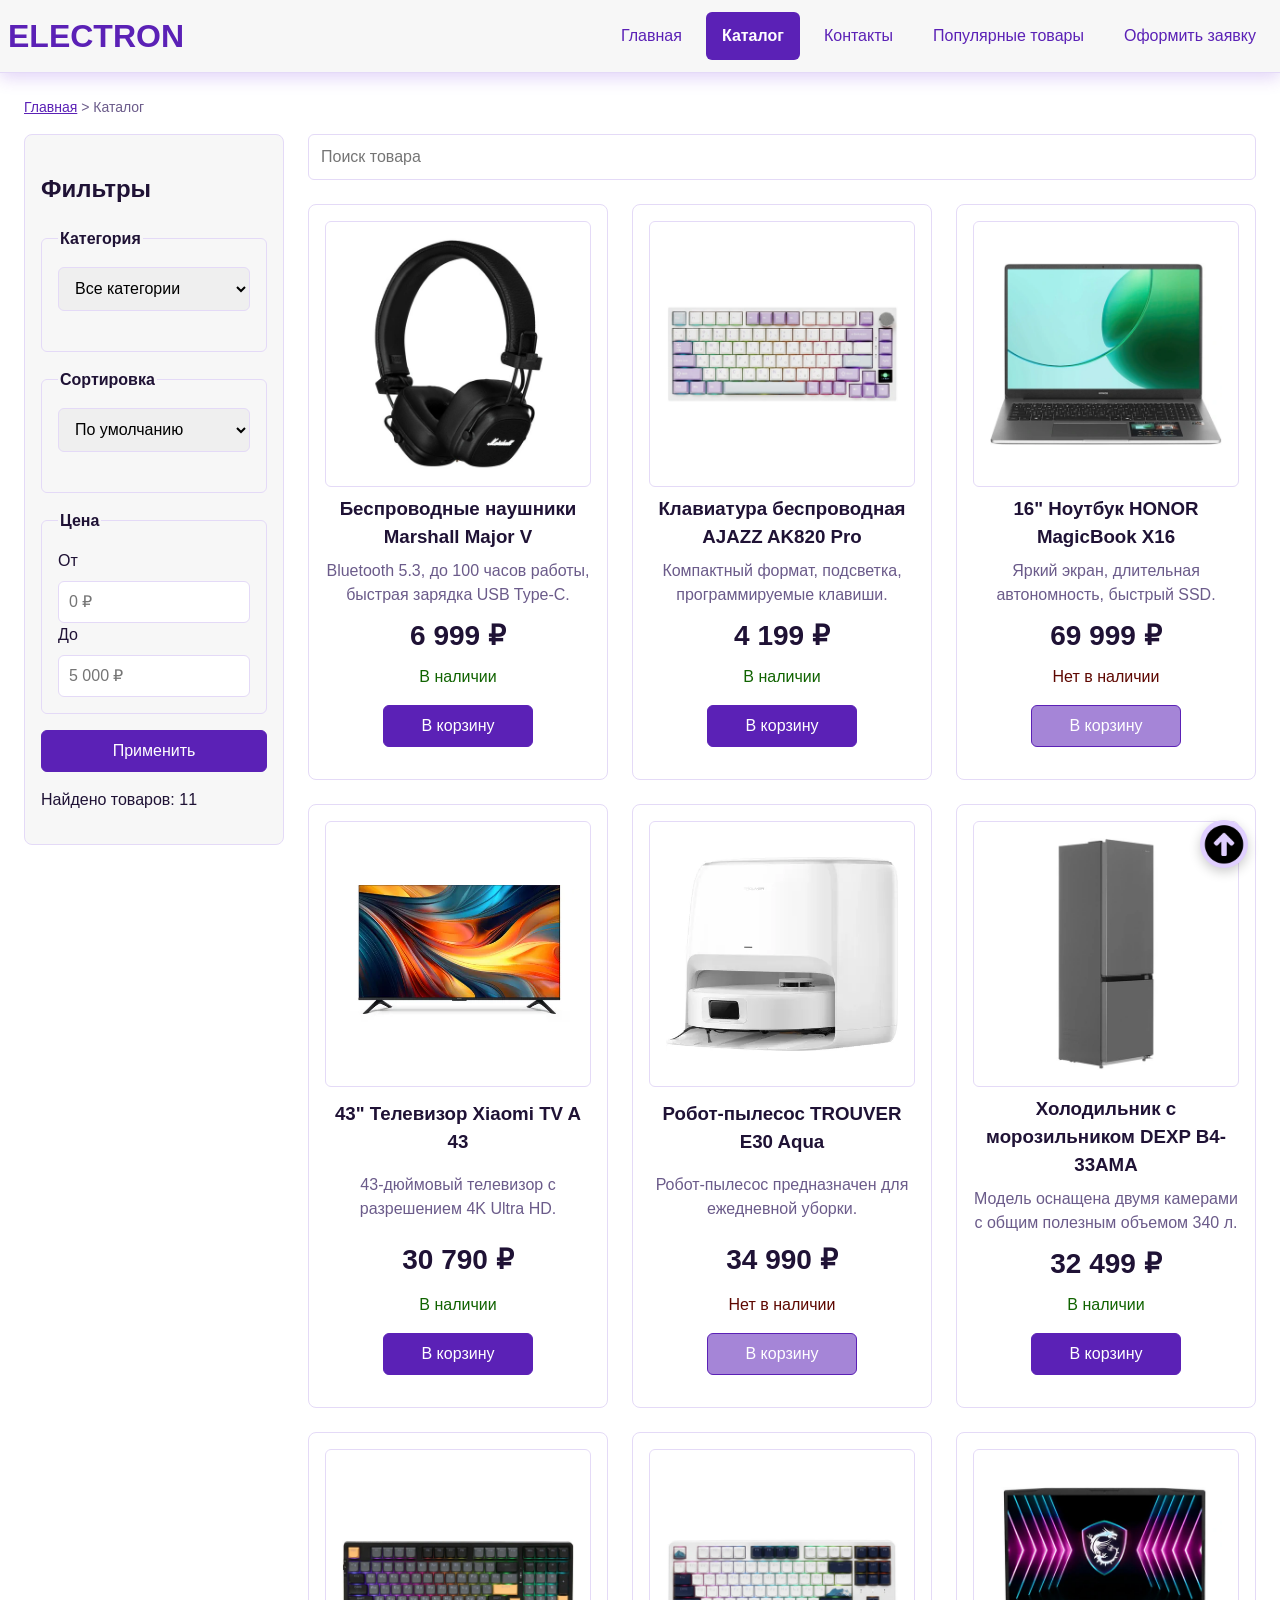
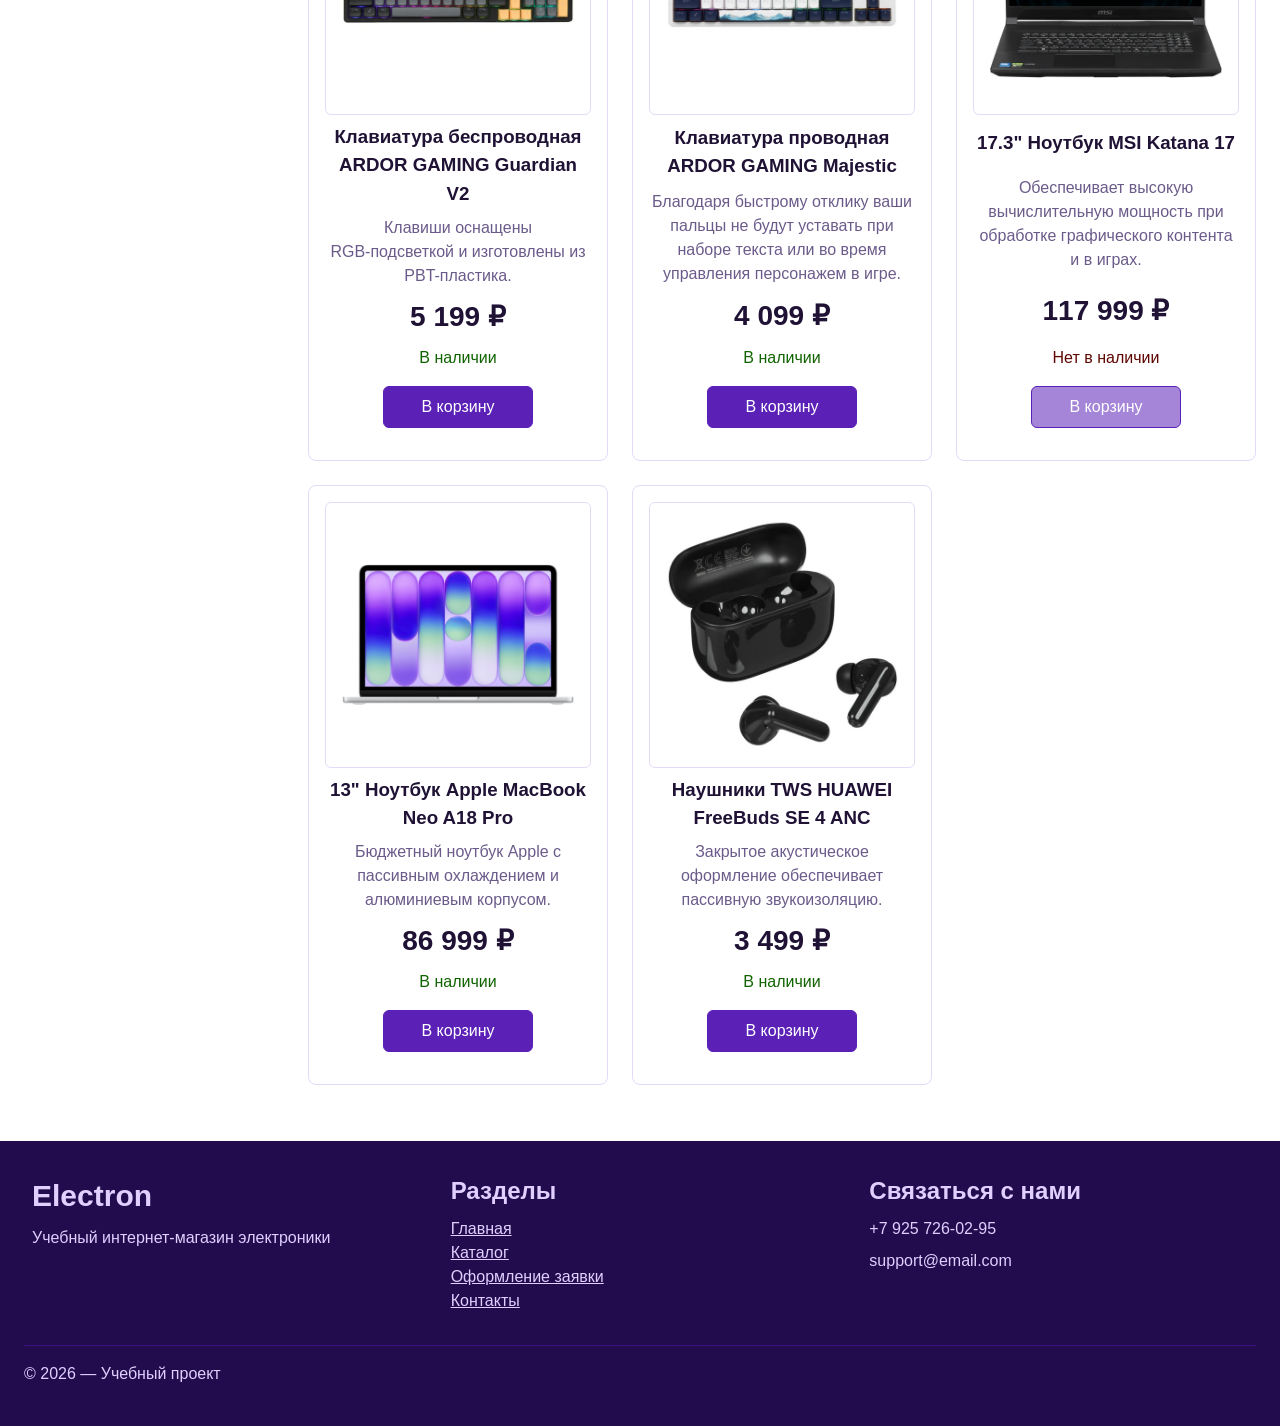
==== commit c69aff0b: "js catalog + order validation" ====
--- a/catalog.html
+++ b/catalog.html
@@ -23,6 +23,9 @@
     <title>Каталог товаров — Учебный интернет-магазин</title>
     <link rel="stylesheet" href="css/style.css" />
     <link rel="stylesheet" href="css/responsive.css" />
+    <script src="js/data.js" defer></script>
+    <script src="js/catalog.js" defer></script>
+    <script src="js/cart.js" defer></script>
   </head>
   <body>
     <header class="site-header">
@@ -61,25 +64,29 @@
         <span class="breadcrumbs__current">Каталог</span>
       </nav>
       <section class="catalog-layout">
-        <aside class="catalog-filters">
+        <aside class="catalog-controls" aria-label="Управление каталогом">
           <h2>Фильтры</h2>
-          <form class="filters-form" action="#" method="get">
-            <fieldset>
+          <div class="filters-form">
+            <fieldset class="catalog-controls__group">
               <legend>Категория</legend>
-              <label>
-                <input type="checkbox" name="category" value="all" />
-                Все товары
-              </label>
-              <label>
-                <input type="checkbox" name="category" value="popular" />
-                Популярные
-              </label>
-              <label>
-                <input type="checkbox" name="category" value="new" />
-                Новинки
-              </label>
+              <select id="category-filter" class="catalog-controls__select">
+                <option value="all">Все категории</option>
+                <option value="laptops">Ноутбуки</option>
+                <option value="keyboards">Клавиатуры</option>
+                <option value="audio">Аудиотехника</option>
+                <option value="home">Бытовая техника</option>
+              </select>
             </fieldset>
-            <fieldset>
+            <fieldset class="catalog-controls__group">
+              <legend>Сортировка</legend>
+              <select id="sort-select" class="catalog-controls__select">
+                <option value="default">По умолчанию</option>
+                <option value="price-asc">Сначала дешевле</option>
+                <option value="price-desc">Сначала дороже</option>
+                <option value="title-asc">По названию А-Я</option>
+              </select>
+            </fieldset>
+            <fieldset class="catalog-controls__group">
               <legend>Цена</legend>
               <label for="price-from">От</label>
               <input
@@ -87,7 +94,8 @@
                 name="price-from"
                 type="number"
                 min="0"
-                placeholder="0"
+                placeholder="0 ₽"
+                autocomplete="off"
               />
               <label for="price-to">До</label>
               <input
@@ -95,17 +103,30 @@
                 name="price-to"
                 type="number"
                 min="0"
-                placeholder="5000"
+                placeholder="5 000 ₽"
+                autocomplete="off"
               />
             </fieldset>
             <button class="button button--primary" type="submit">
               Применить
             </button>
-          </form>
+          </div>
+          <p class="catalog-count" aria-live="polite"></p>
+          <p class="catalog-empty" hidden>
+            По выбранным условиям товары не найдены.
+          </p>
         </aside>
         <section class="catalog-products">
-          <h2>Список товаров</h2>
-          <div class="products-grid">
+          <div class="catalog-controls__search">
+            <input
+              id="catalog-search"
+              class="catalog-controls__input"
+              type="search"
+              placeholder="Поиск товара"
+              autocomplete="off"
+            />
+          </div>
+          <div class="products-grid" data-products-container>
             <article class="product-card product-card--featured">
               <span class="product-card__badge">Новинка</span>
               <a href="product.html"
@@ -273,6 +294,11 @@
         <p>&copy; 2026 — Учебный проект</p>
       </div>
     </footer>
+    <a href="cart.html" class="cart-msg" aria-live="polite" hidden></a>
+    <a href="cart.html" class="cart-counter" aria-live="polite" hidden
+      >В корзине: 0</a
+    >
+
     <a href="#top" class="scroll-top" aria-label="Наверх" title="Наверх"
       ><img class="scroll-top__img" src="images/top.png" alt="Наверх"
     /></a>
--- a/css/style.css
+++ b/css/style.css
@@ -795,6 +795,14 @@
  
    
+ . p r o d u c t - c a r d _ _ b u t t o n - - u n a v a i l a b l e   { + 
+     b a c k g r o u n d - c o l o r :   r g b a ( 9 1 ,   3 3 ,   1 8 2 ,   0 . 5 5 ) ; + 
+ } + 
+ + 
  . p r o d u c t - c a r d _ _ b u t t o n : h o v e r   {   
      b a c k g r o u n d - c o l o r :   v a r ( - - c o l o r - p r i m a r y - d a r k ) ; @@ -805,6 +813,14 @@
  
    
+ . p r o d u c t - c a r d _ _ b u t t o n - - u n a v a i l a b l e : h o v e r   { + 
+     b a c k g r o u n d - c o l o r :   r g b a ( 9 1 ,   3 3 ,   1 8 2 ,   0 . 5 5 ) ; + 
+ } + 
+ + 
  . p r o d u c t - c a r d _ _ b u t t o n - - o r d e r   {   
      w i d t h :   1 0 0 % ; @@ -825,7 +841,7 @@
  
  }   
- . c a t a l o g - f i l t e r s   { + . c a t a l o g - c o n t r o l s   {   
      p a d d i n g :   v a r ( - - s p a c e - m d ) ;   
@@ -1269,6 +1285,24 @@
  
    
+ . p r o d u c t - c a r d _ _ s t a t u s   { + 
+     c o l o r :   r g b ( 1 6 ,   9 9 ,   0 ) ; + 
+     m a r g i n :   0 ; + 
+ } + 
+ + 
+ . p r o d u c t - c a r d _ _ s t a t u s - - u n a v a i l a b l e   { + 
+     c o l o r :   r g b ( 9 4 ,   7 ,   1 ) ; + 
+ } + 
+ + 
  . p r o d u c t - c a r d _ _ l i n k   {   
      c o l o r :   v a r ( - - c o l o r - t e x t ) ; @@ -1651,6 +1685,58 @@
  
    
+ . c a r t - c o u n t e r   { + 
+     b a c k g r o u n d - c o l o r :   v a r ( - - c o l o r - p r i m a r y ) ; + 
+     c o l o r :   v a r ( - - c o l o r - w h i t e ) ; + 
+     p a d d i n g :   1 6 p x ; + 
+     b o r d e r - r a d i u s :   1 6 p x ; + 
+     p o s i t i o n :   f i x e d ; + 
+     r i g h t :   1 0 0 p x ; + 
+     b o t t o m :   3 2 p x ; + 
+     z - i n d e x :   9 9 ; + 
+     t e x t - d e c o r a t i o n :   n o n e ; + 
+     f o n t - s i z e :   1 8 p x ; + 
+ } + 
+ + 
+ . c a r t - m s g   { + 
+     b a c k g r o u n d - c o l o r :   v a r ( - - c o l o r - p r i m a r y ) ; + 
+     c o l o r :   v a r ( - - c o l o r - w h i t e ) ; + 
+     p a d d i n g :   1 6 p x ; + 
+     b o r d e r - r a d i u s :   1 6 p x ; + 
+     p o s i t i o n :   f i x e d ; + 
+     r i g h t :   1 0 0 p x ; + 
+     b o t t o m :   3 2 p x ; + 
+     z - i n d e x :   1 0 0 ; + 
+     t e x t - d e c o r a t i o n :   n o n e ; + 
+     f o n t - s i z e :   1 8 p x ; + 
+ } + 
+ + 
  . s c r o l l - t o p : h o v e r   {   
      b a c k g r o u n d - c o l o r :   v a r ( - - c o l o r - p r i m a r y ) ; @@ -1965,6 +2051,14 @@
  
    
+ . f o r m - e r r o r   { + 
+     c o l o r :   v a r ( - - c o l o r - d a n g e r ) ; + 
+ } + 
+ + 
  . o r d e r - a s i d e   {   
      d i s p l a y :   g r i d ; @@ -2161,7 +2255,9 @@
  
  . o r d e r - f o r m _ _ s e l e c t : h o v e r ,   
- . o r d e r - f o r m _ _ t e x t a r e a : h o v e r   { + . o r d e r - f o r m _ _ t e x t a r e a : h o v e r , + 
+ . c a t a l o g - c o n t r o l s _ _ i n p u t : h o v e r   {   
      b o r d e r - c o l o r :   v a r ( - - c o l o r - p r i m a r y ) ;   
@@ -2173,7 +2269,9 @@
  
  . o r d e r - f o r m _ _ s e l e c t : f o c u s - v i s i b l e ,   
- . o r d e r - f o r m _ _ t e x t a r e a : f o c u s - v i s i b l e   { + . o r d e r - f o r m _ _ t e x t a r e a : f o c u s - v i s i b l e , + 
+ . c a t a l o g - c o n t r o l s _ _ i n p u t : f o c u s - v i s i b l e   {   
      o u t l i n e :   2 p x   s o l i d   v a r ( - - c o l o r - p r i m a r y ) ;   
@@ -2217,4 +2315,40 @@
  
  }   
+ + 
+ . c a t a l o g - c o n t r o l s _ _ i n p u t , + 
+ . c a t a l o g - c o n t r o l s _ _ s e l e c t   { + 
+     w i d t h :   1 0 0 % ; + 
+     m i n - h e i g h t :   4 4 p x ; + 
+     m a r g i n - b o t t o m :   v a r ( - - s p a c e - l g ) ; + 
+     p a d d i n g :   1 0 p x   1 2 p x ; + 
+     b o r d e r :   1 p x   s o l i d   v a r ( - - c o l o r - b o r d e r ) ; + 
+     b o r d e r - r a d i u s :   v a r ( - - r a d i u s - s m ) ; + 
+     f o n t :   i n h e r i t ; + 
+ } + 
+ + 
+ . c a t a l o g - c o n t r o l s _ _ g r o u p   { + 
+     m a r g i n :   0 ; + 
+     p a d d i n g :   v a r ( - - s p a c e - m d ) ; + 
+     b o r d e r :   1 p x   s o l i d   v a r ( - - c o l o r - b o r d e r ) ; + 
+     b o r d e r - r a d i u s :   v a r ( - - r a d i u s - s m ) ; + 
+ } + 
  
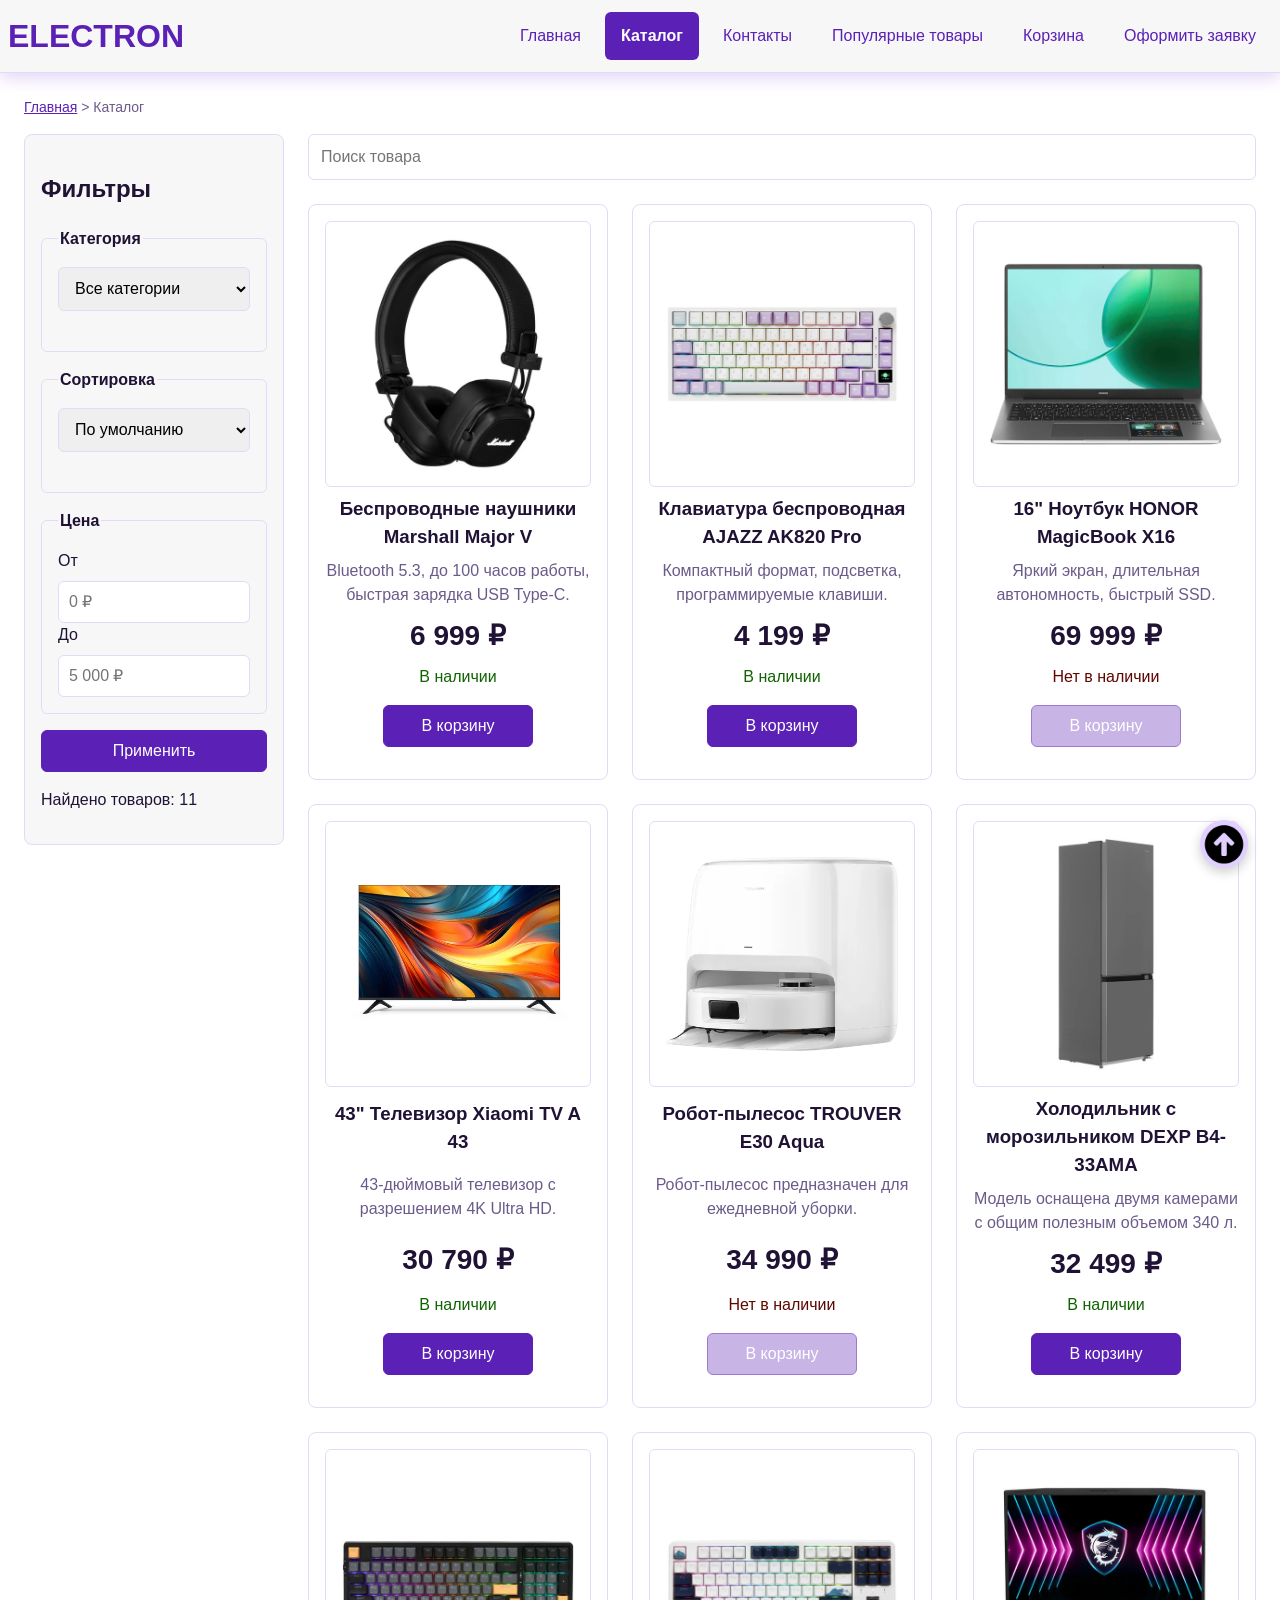
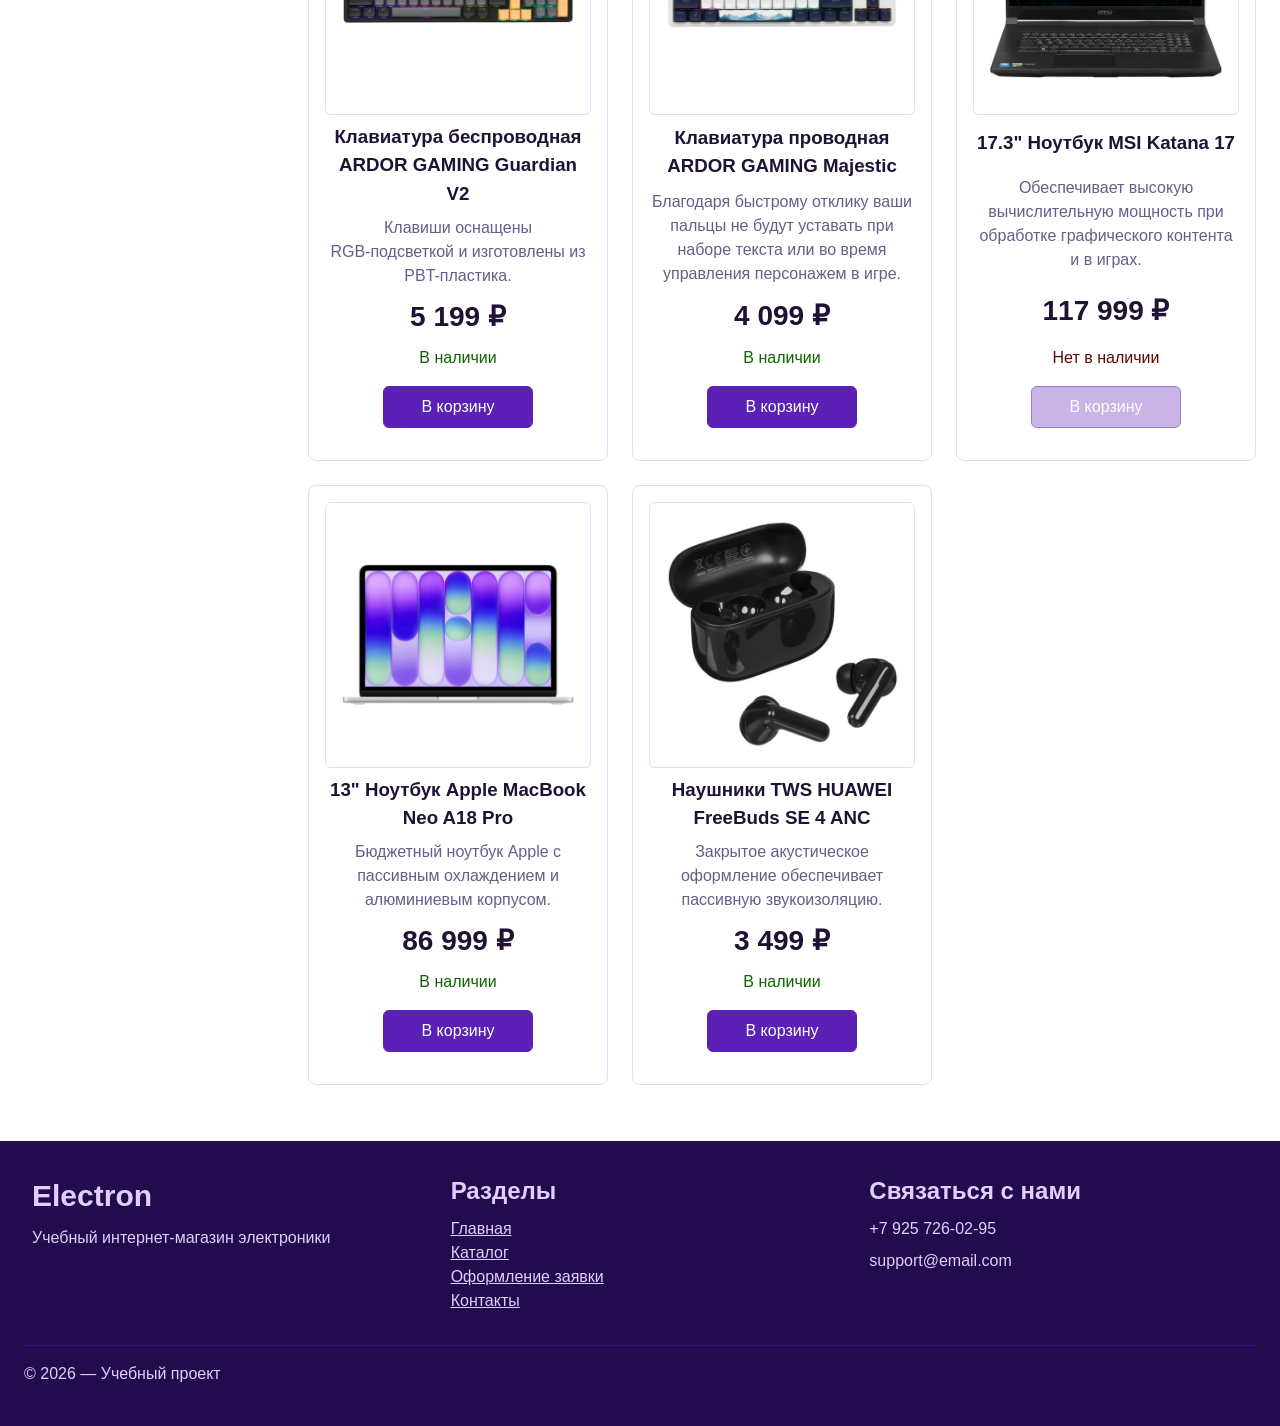
==== commit fd4a330e: "add cart" ====
--- a/catalog.html
+++ b/catalog.html
@@ -50,6 +50,9 @@
               <a class="site-nav__link" href="index.html#popular">
                 Популярные товары
               </a>
+            </li>
+            <li class="site-nav__item">
+              <a href="cart.html" class="site-nav__link">Корзина</a>
             </li>
             <li class="site-nav__item">
               <a class="site-nav__link" href="order.html"> Оформить заявку </a>
--- a/css/style.css
+++ b/css/style.css
@@ -15,6 +15,8 @@
  
      - - c o l o r - m u t e d :   # 6 b 5 b 8 a ;   
+     - - c o l o r - g r a y :   # 6 6 6 ; + 
      - - c o l o r - p r i m a r y :   # 5 b 2 1 b 6 ;   
      - - c o l o r - p r i m a r y - d a r k :   # 3 b 0 f 8 0 ; @@ -100,9 +102,23 @@
  
      b a c k g r o u n d - c o l o r :   v a r ( - - c o l o r - b g ) ;   
- } - 
- + + 
+     d i s p l a y :   f l e x ; + 
+     f l e x - d i r e c t i o n :   c o l u m n ; + 
+     m i n - h e i g h t :   1 0 0 v h ; + 
+ } + 
+ + 
+ m a i n   { + 
+     f l e x - g r o w :   1 ; + 
+ }   
  m a i n ,   
@@ -2351,4 +2367,336 @@
  
  }   
+ + 
+ . c o n t a i n e r   { + 
+     w i d t h :   m i n ( c a l c ( 1 0 0 %   -   3 2 p x ) ,   1 1 2 0 p x ) ; + 
+     m a r g i n :   0   a u t o ; + 
+ } + 
+ + 
+ . c a r t - t i t l e , + 
+ . c a r d - d e s c r i p t i o n   { + 
+     m a r g i n :   0 ; + 
+     m a r g i n - t o p :   v a r ( - - s p a c e - m d ) ; + 
+ } + 
+ + 
+ . c a r d - d e s c r i p t i o n   { + 
+     c o l o r :   v a r ( - - c o l o r - t e x t ) ; + 
+ } + 
+ + 
+ . c a r t - l a y o u t   { + 
+     d i s p l a y :   g r i d ; + 
+ } + 
+ + 
+ . c a r t - l a y o u t   { + 
+     g r i d - t e m p l a t e - c o l u m n s :   1 f r ; + 
+     g a p :   v a r ( - - s p a c e - l g ) ; + 
+     a l i g n - i t e m s :   s t a r t ; + 
+     m a r g i n - t o p :   v a r ( - - s p a c e - l g ) ; + 
+     m a r g i n - b o t t o m :   v a r ( - - s p a c e - x l ) ; + 
+ } + 
+ + 
+ @ m e d i a   ( m i n - w i d t h :   1 0 2 4 p x )   { + 
+     . c a r t - l a y o u t   { + 
+         g r i d - t e m p l a t e - c o l u m n s :   m i n m a x ( 0 ,   1 f r )   3 2 0 p x ; + 
+     } + 
+ } + 
+ + 
+ . c a r t - i n f o   { + 
+     p a d d i n g :   v a r ( - - s p a c e - l g ) ; + 
+     b o r d e r :   1 p x   s o l i d   v a r ( - - c o l o r - b o r d e r ) ; + 
+     b o r d e r - r a d i u s :   v a r ( - - r a d i u s - m d ) ; + 
+     b a c k g r o u n d - c o l o r :   r g b a ( 2 2 4 ,   2 0 7 ,   2 5 5 ,   0 . 5 ) ; + 
+ } + 
+ + 
+ . c a r t - i n f o   h 2   { + 
+     m a r g i n - t o p :   0 ; + 
+ } + 
+ + 
+ . c a r t - i t e m   { + 
+     d i s p l a y :   g r i d ; + 
+     g r i d - t e m p l a t e - c o l u m n s :   8 0 p x   1 f r   a u t o ; + 
+     g a p :   v a r ( - - s p a c e - m d ) ; + 
+     p a d d i n g :   v a r ( - - s p a c e - m d ) ; + 
+     m a r g i n - b o t t o m :   v a r ( - - s p a c e - m d ) ; + 
+     b o r d e r :   1 p x   s o l i d   v a r ( - - c o l o r - b o r d e r ) ; + 
+     b o r d e r - r a d i u s :   v a r ( - - r a d i u s - m d ) ; + 
+     b a c k g r o u n d - c o l o r :   r g b a ( 2 2 4 ,   2 0 7 ,   2 5 5 ,   0 . 5 ) ; + 
+     a l i g n - i t e m s :   c e n t e r ; + 
+     t r a n s i t i o n :   b o r d e r - c o l o r   0 . 3 s   e a s e ; + 
+ } + 
+ + 
+ . c a r t - i t e m : h o v e r   { + 
+     b o r d e r - c o l o r :   v a r ( - - c o l o r - p r i m a r y ) ; + 
+ } + 
+ + 
+ . c a r t - i t e m _ _ i m a g e   { + 
+     w i d t h :   8 0 p x ; + 
+     h e i g h t :   8 0 p x ; + 
+     o b j e c t - f i t :   c o n t a i n ; + 
+     p a d d i n g :   v a r ( - - s p a c e - x s ) ; + 
+     b o r d e r :   1 p x   s o l i d   v a r ( - - c o l o r - b o r d e r ) ; + 
+     b o r d e r - r a d i u s :   v a r ( - - r a d i u s - s m ) ; + 
+     b a c k g r o u n d - c o l o r :   v a r ( - - c o l o r - b g ) ; + 
+ } + 
+ + 
+ . c a r t - i t e m _ _ i n f o   { + 
+     d i s p l a y :   f l e x ; + 
+     f l e x - d i r e c t i o n :   c o l u m n ; + 
+     g a p :   v a r ( - - s p a c e - x s ) ; + 
+     m i n - w i d t h :   0 ; + 
+ } + 
+ + 
+ . c a r t - i t e m _ _ t i t l e   { + 
+     m a r g i n :   0 ; + 
+     f o n t - s i z e :   1 8 p x ; + 
+     c o l o r :   v a r ( - - c o l o r - t e x t ) ; + 
+ } + 
+ + 
+ . c a r t - i t e m _ _ t i t l e   a   { + 
+     c o l o r :   v a r ( - - c o l o r - t e x t ) ; + 
+     t e x t - d e c o r a t i o n :   n o n e ; + 
+ } + 
+ + 
+ . c a r t - i t e m _ _ t i t l e   a : h o v e r   { + 
+     c o l o r :   v a r ( - - c o l o r - p r i m a r y ) ; + 
+ } + 
+ + 
+ . c a r t - i t e m _ _ u n i t - p r i c e   { + 
+     m a r g i n :   0 ; + 
+     f o n t - s i z e :   1 4 p x ; + 
+     c o l o r :   v a r ( - - c o l o r - m u t e d ) ; + 
+ } + 
+ + 
+ . c a r t - i t e m _ _ a c t i o n s   { + 
+     d i s p l a y :   f l e x ; + 
+     f l e x - d i r e c t i o n :   c o l u m n ; + 
+     a l i g n - i t e m s :   f l e x - e n d ; + 
+     j u s t i f y - c o n t e n t :   s p a c e - b e t w e e n ; + 
+     h e i g h t :   1 0 0 % ; + 
+     g a p :   v a r ( - - s p a c e - s m ) ; + 
+ } + 
+ + 
+ . c a r t - i t e m _ _ t o t a l - p r i c e   { + 
+     f o n t - s i z e :   2 0 p x ; + 
+     f o n t - w e i g h t :   7 0 0 ; + 
+     c o l o r :   v a r ( - - c o l o r - p r i m a r y ) ; + 
+ } + 
+ + 
+ . b u t t o n - - i c o n   { + 
+     d i s p l a y :   i n l i n e - f l e x ; + 
+     a l i g n - i t e m s :   c e n t e r ; + 
+     j u s t i f y - c o n t e n t :   c e n t e r ; + 
+     w i d t h :   4 0 p x ; + 
+     h e i g h t :   4 0 p x ; + 
+     p a d d i n g :   0 ; + 
+     c o l o r :   v a r ( - - c o l o r - d a n g e r ) ; + 
+     b o r d e r - c o l o r :   v a r ( - - c o l o r - b o r d e r ) ; + 
+     b a c k g r o u n d - c o l o r :   v a r ( - - c o l o r - b g ) ; + 
+     t r a n s i t i o n :   a l l   0 . 3 s   e a s e ; + 
+ } + 
+ + 
+ . b u t t o n - - i c o n : h o v e r   { + 
+     c o l o r :   v a r ( - - c o l o r - w h i t e ) ; + 
+     b a c k g r o u n d - c o l o r :   v a r ( - - c o l o r - d a n g e r ) ; + 
+     b o r d e r - c o l o r :   v a r ( - - c o l o r - d a n g e r ) ; + 
+ } + 
+ + 
+ . q u a n t i t y - c o n t r o l s   { + 
+     d i s p l a y :   i n l i n e - f l e x ; + 
+     a l i g n - i t e m s :   c e n t e r ; + 
+     g a p :   v a r ( - - s p a c e - x s ) ; + 
+     m a r g i n - t o p :   v a r ( - - s p a c e - x s ) ; + 
+ } + 
+ + 
+ . q u a n t i t y - c o n t r o l s   b u t t o n   { + 
+     m i n - w i d t h :   3 2 p x ; + 
+     h e i g h t :   3 2 p x ; + 
+     p a d d i n g :   0 ; + 
+     d i s p l a y :   f l e x ; + 
+     a l i g n - i t e m s :   c e n t e r ; + 
+     j u s t i f y - c o n t e n t :   c e n t e r ; + 
+ } + 
+ + 
+ . e m p t y - s t a t e   { + 
+     p a d d i n g :   v a r ( - - s p a c e - x l ) ; + 
+     t e x t - a l i g n :   c e n t e r ; + 
+     b o r d e r :   1 p x   d a s h e d   v a r ( - - c o l o r - b o r d e r ) ; + 
+     b o r d e r - r a d i u s :   v a r ( - - r a d i u s - m d ) ; + 
+     b a c k g r o u n d - c o l o r :   r g b a ( 2 2 4 ,   2 0 7 ,   2 5 5 ,   0 . 5 ) ; + 
+ } + 
+ + 
+ . e m p t y - s t a t e   h 2   { + 
+     m a r g i n - t o p :   0 ; + 
+ } + 
+ + 
+ . b u t t o n - - s m a l l   { + 
+     p a d d i n g :   v a r ( - - s p a c e - x s )   v a r ( - - s p a c e - m d ) ; + 
+     a l i g n - s e l f :   f l e x - s t a r t ; + 
+ } + 
  
